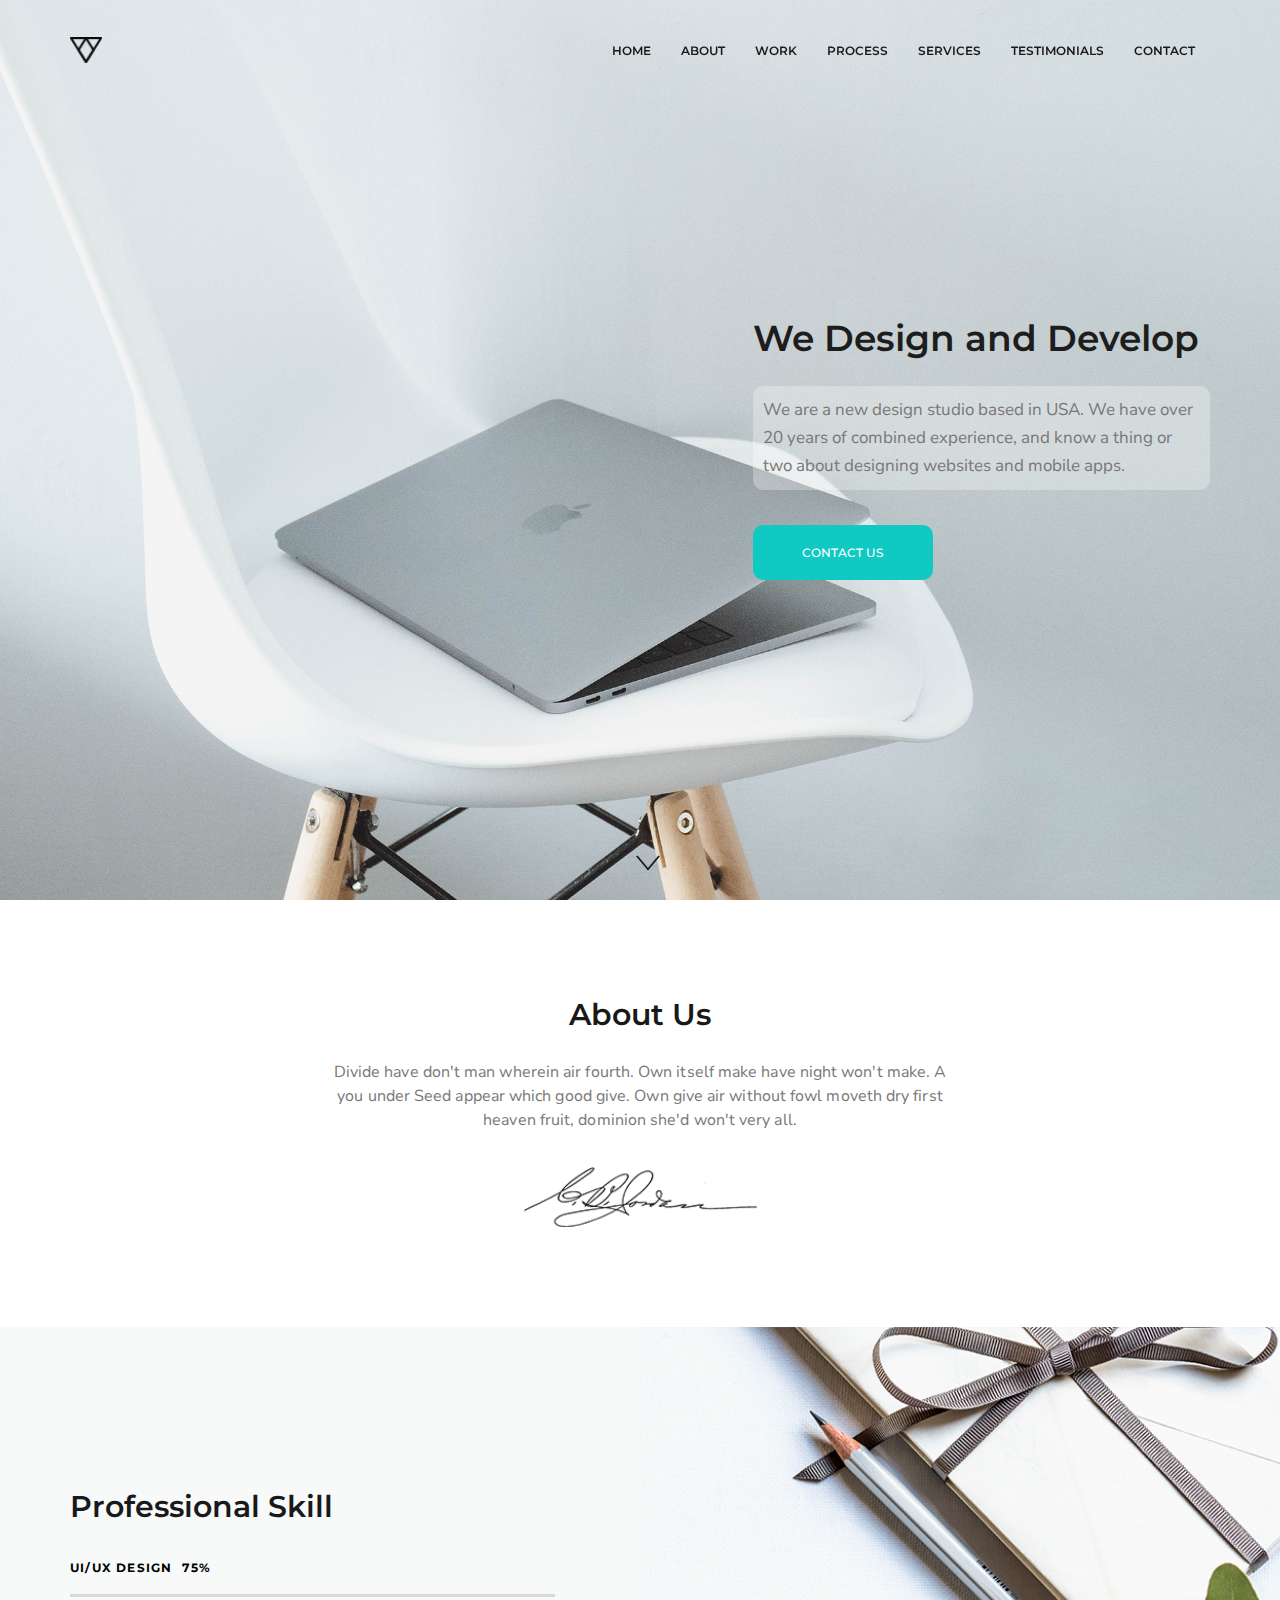
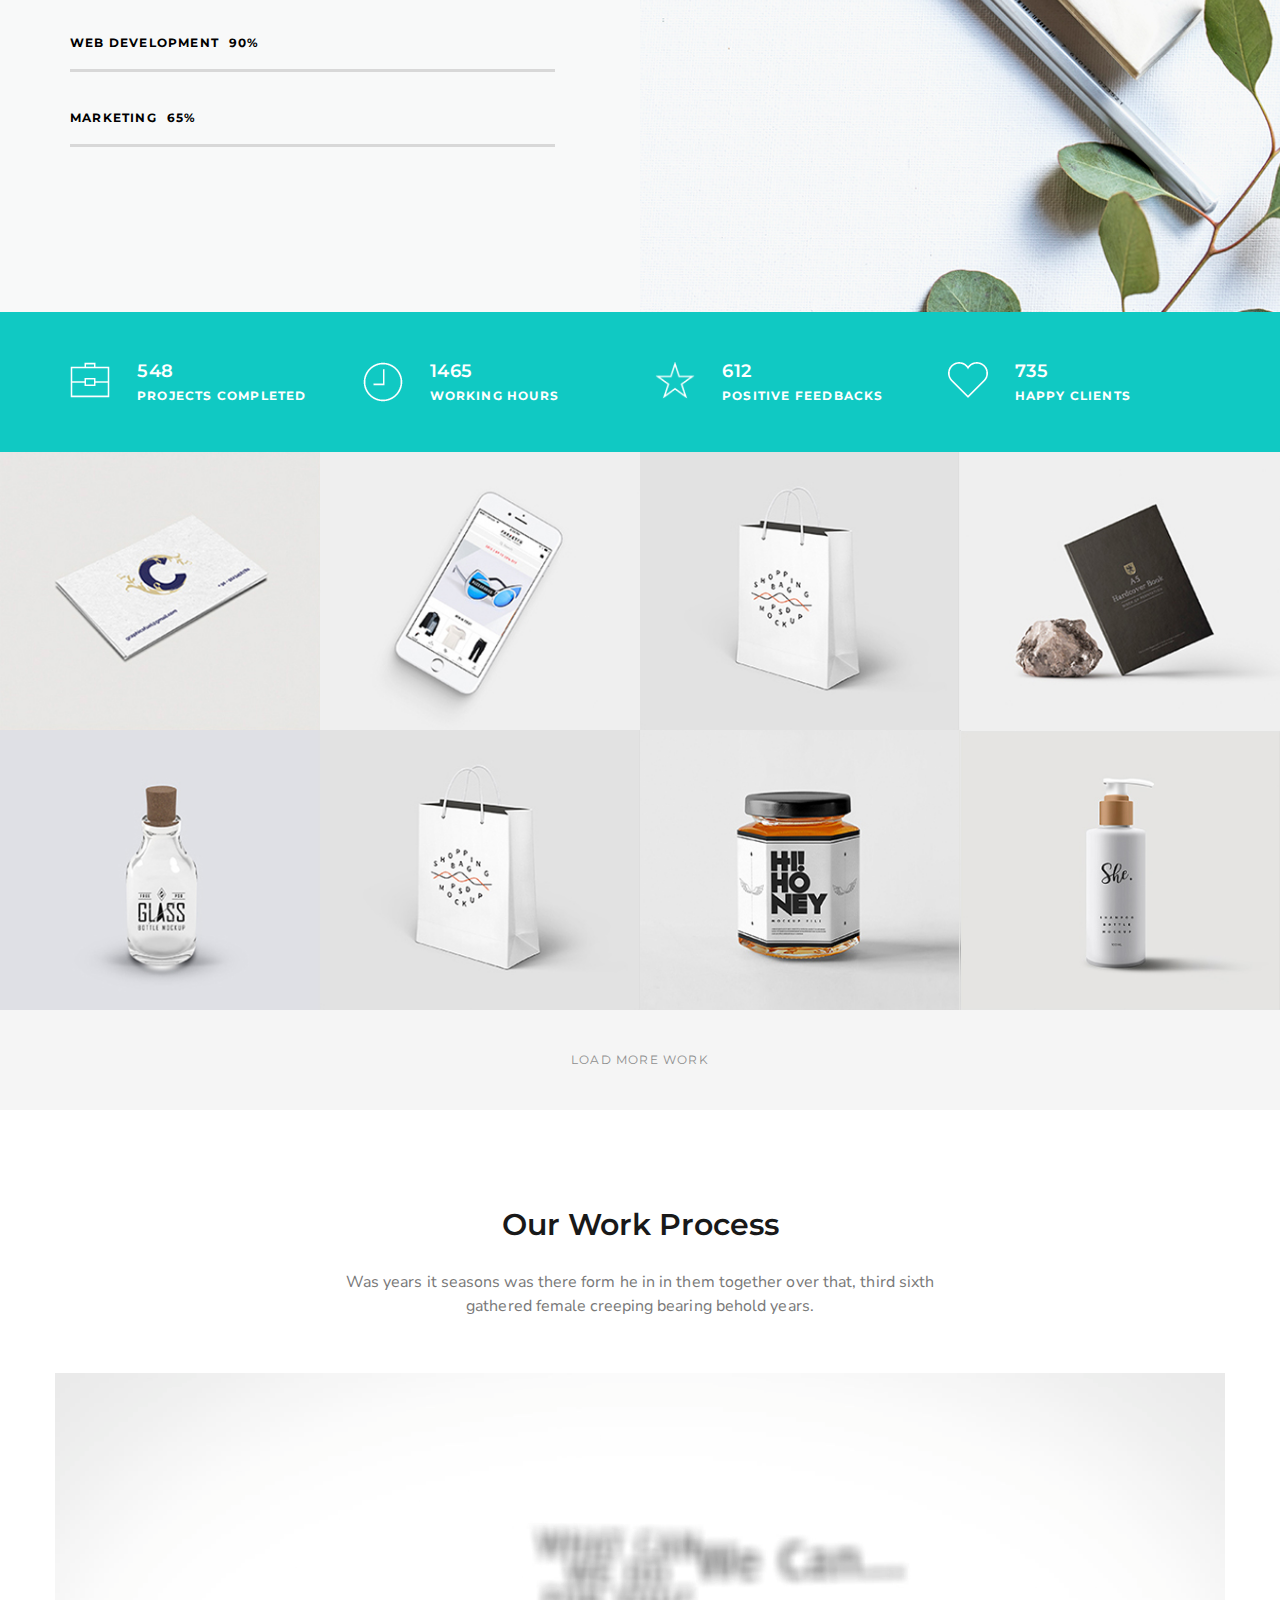
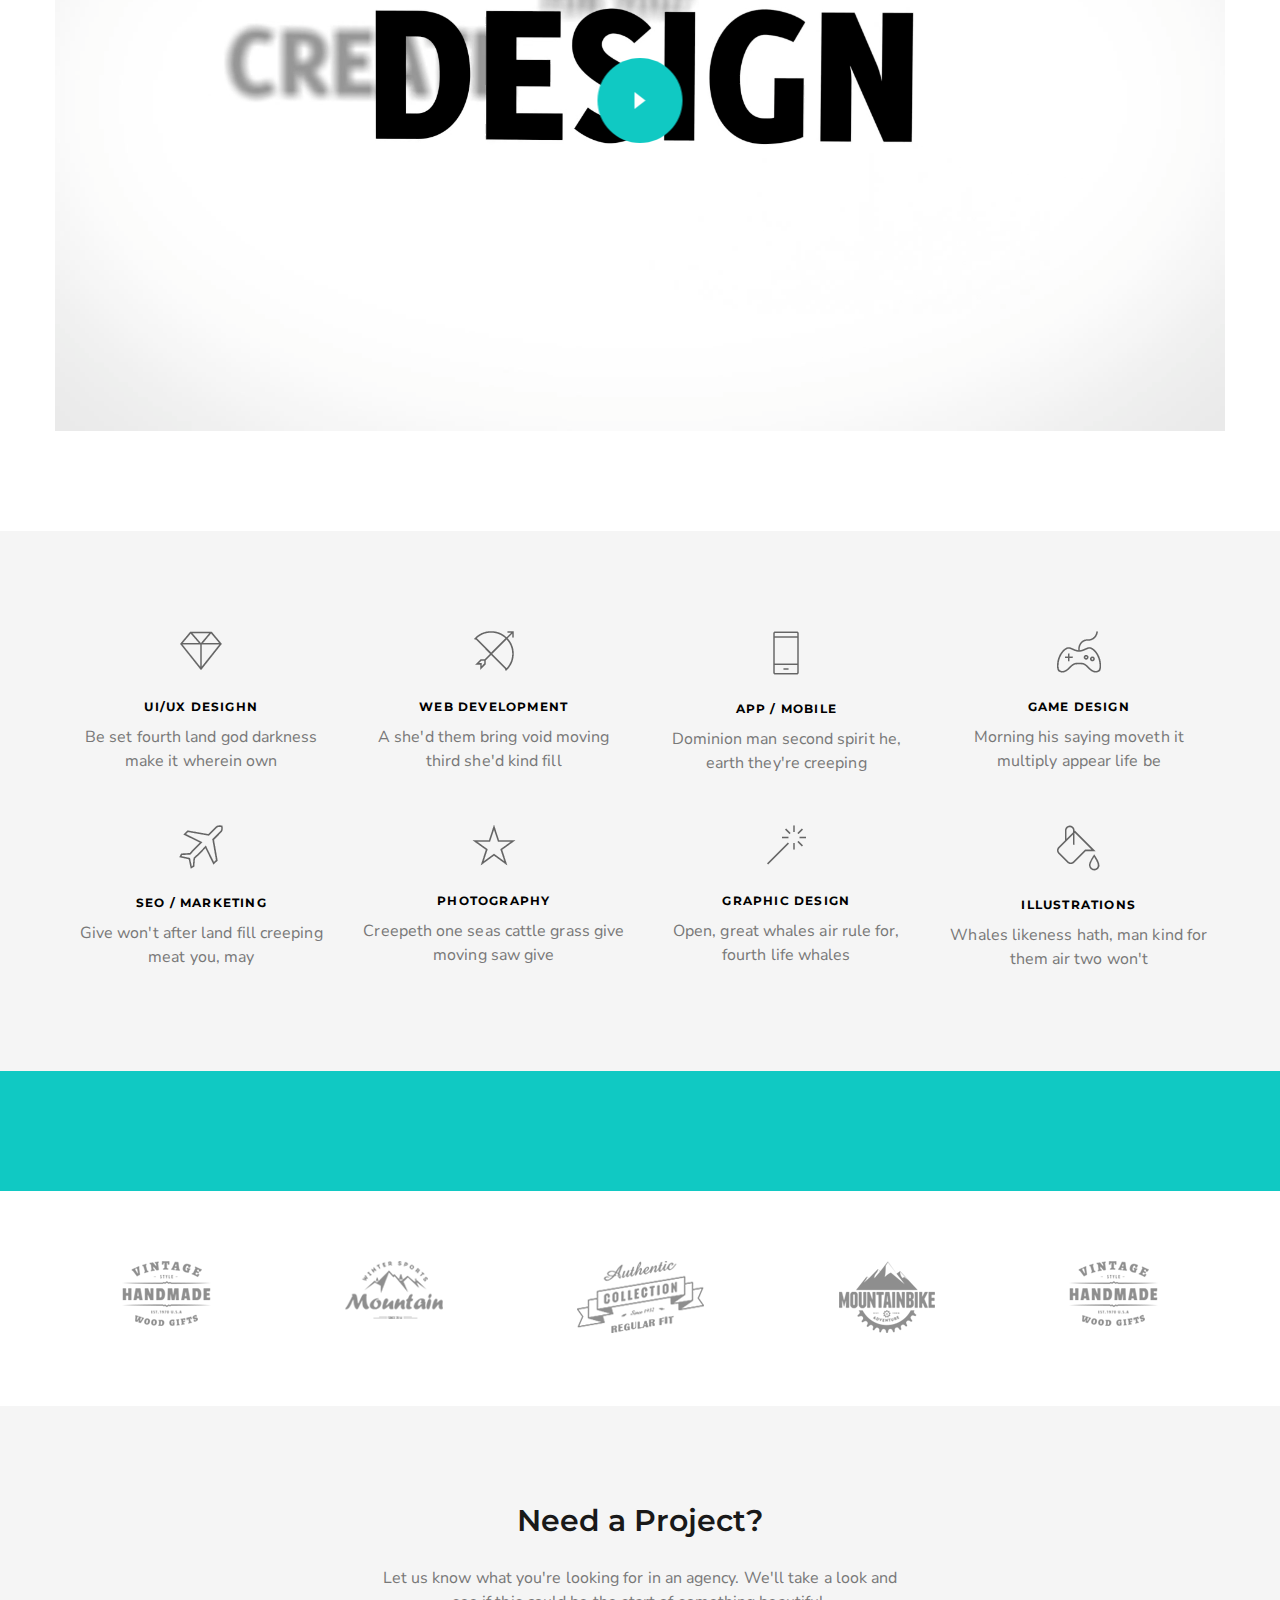
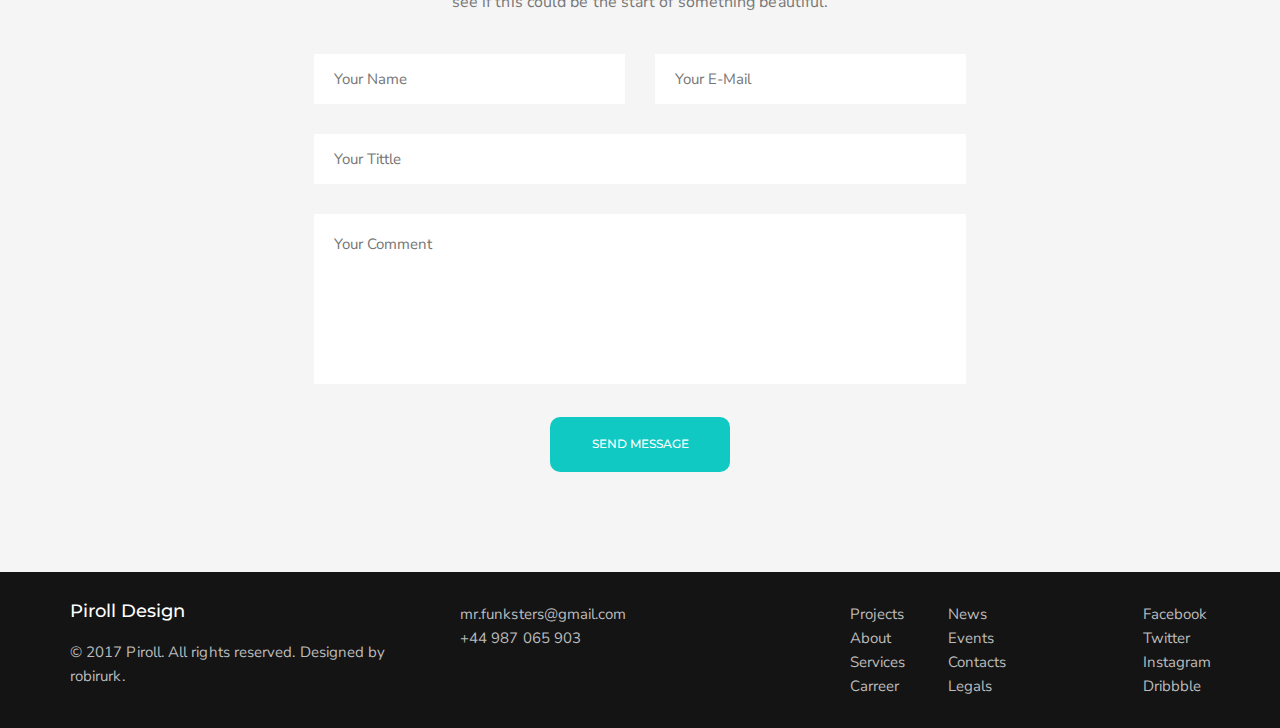
==== index.html @ e44bf54a "Footer - done" ====
<!DOCTYPE html>
<html lang="en">
<head>
    <meta charset="UTF-8">
    <meta name="viewport" content="width=device-width, initial-scale=1.0">
    <title>Piroll</title>
    <link rel="stylesheet" href="styles/reset.css">
    <link rel="stylesheet" href="styles/grid.css">
    <link rel="stylesheet" href="styles/style.css">
    <link href="https://fonts.googleapis.com/css2?family=Montserrat:wght@300;400;500;600;700&family=Nunito+Sans:wght@300;400;600;700&display=swap" rel="stylesheet">
</head>
<body>
    <header class="header">
        <div class="container">
            <div class="row header-row">
                <div class="col logo">
                    <a href="">
                        <img src="images/logo.png" alt="logo">
                    </a>
                </div>
                <div class="col header-tittle">Home</div>
                <div class="col menu">
                    <div class="header-burger">
                        <span></span>
                    </div>
                    <nav>
                        <ul class="nav-menu">
                            <li><a href="">Home</a></li>
                            <li><a href="">About</a></li>
                            <li><a href="">Work</a></li>
                            <li><a href="">Process</a></li>
                            <li><a href="">Services</a></li>
                            <li><a href="">Testimonials</a></li>
                            <li><a href="">Contact</a></li>
                        </ul>
                    </nav>
                </div>
            </div>
        </div>
    </header>
    <main class="main">
        <section class="home-section">
            <img src="images/home_screen.jpeg" alt="">
            <div class="container homescreen-container">
                <div class="row homescreen-row">
                    <div class="col-sm-12 col-md-6 col-lg-5 homescreen-content">
                        <h1>We Design and Develop</h1>
                        <p>We are a new design studio based in USA. We have over 20 years of combined experience, and know a thing or two about designing websites and mobile apps.</p>
                        <div class="button">Contact us</div>
                    </div>
                </div>
                <div class="home-arrow"></div>
            </div>
        </section>
        <section class="about-us-section">
            <div class="container">
                <div class="row centered">
                    <div class="col about-us-content">
                        <h2>About Us</h2>
                        <div class="about-us-text">
                            <p>Divide have don't man wherein air fourth. Own itself make have night won't make. A you under Seed appear which good give. Own give air without fowl moveth dry first heaven fruit, dominion she'd won't very all.</p>
                        </div>
                        <div class="signature">
                            <img src="images/signature.png" alt="signature">
                        </div>
                    </div>
                </div>
            </div>
        </section>
        <section class="professional-skill">
            <div class="professional-skill-background">
                <img src="images/profskillbackground.png" alt="">
            </div>
            <div class="container">
                <div class="row">
                    <div class="col-sm-12 col-md-6 col-lg-6 professional-skill-content">
                        <h2>Professional Skill</h2>
                        <div class="progress-bars">
                            <div class="progress-section">
                                <div class="progress-tittle">
                                    <h3>UI/UX Design</h3>
                                    <h3>75%</h3>
                                </div>
                                <div class="progress-bar">
                                    <div class="background-bar"></div>
                                    <div class="top-bar"><div>
                                </div>
                            </div>
                            <div class="progress-section">
                                <div class="progress-tittle">
                                    <h3>Web development</h3>
                                    <h3>90%</h3>
                                </div>
                                <div class="progress-bar">
                                    <div class="background-bar"></div>
                                    <div class="top-bar"></div>
                                </div>
                            </div>
                            <div class="progress-section">
                                <div class="progress-tittle">
                                    <h3>Marketing</h3>
                                    <h3>65%</h3>
                                </div>
                                <div class="progress-bar">
                                    <div class="background-bar"></div>
                                    <div class="top-bar"></div>
                                </div>
                            </div>
                        </div>
                    </div>
                </div>
            </div>
        </section>
        <section class="deg-section">
            <div class="container">
                <div class="row deg-section-row">
                    <div class="col-sm-12 col-md-6 col-lg-3 deg-section-content">
                        <div class="icon">
                            <img src="images/portfolio.png" alt="portfolio">
                        </div>
                        <div class="deg-text">
                            <h2>548</h2>
                            <h3>Projects completed</h3>
                        </div>
                    </div>
                    <div class="col-sm-12 col-md-6 col-lg-3 deg-section-content">
                        <div class="icon">
                            <img src="images/clock.png" alt="clock">
                        </div>
                        <div class="deg-text">
                            <h2>1465</h2>
                            <h3>Working hours</h3>
                        </div>
                    </div>
                    <div class="col-sm-12 col-md-6 col-lg-3 deg-section-content">
                        <div class="icon">
                            <img src="images/star.png" alt="star">
                        </div>
                        <div class="deg-text">
                            <h2>612</h2>
                            <h3>Positive feedbacks</h3>
                        </div>
                    </div>
                    <div class="col-sm-12 col-md-6 col-lg-3 deg-section-content">
                        <div class="icon">
                            <img src="images/like.png" alt="portfolio">
                        </div>
                        <div class="deg-text">
                            <h2>735</h2>
                            <h3>Happy clients</h3>
                        </div>
                    </div>
                </div>
            </div>
        </section>
        <section class="work-section">
            <div class="row work-section-row">
                <div class="col-sm-12 col-md-6 col-lg-3 work-card">
                    <img src="images/work01.jpg" alt="">
                    <div class="card-overlay">
                        <div class="card-icon">
                            <img src="images/look.png" alt="">
                        </div>
                    </div>
                </div>
                <div class="col-sm-12 col-md-6 col-lg-3 work-card">
                    <img src="images/work02.jpg" alt="">
                    <div class="card-overlay">
                        <div class="card-icon">
                            <img src="images/look.png" alt="">
                        </div>
                    </div>
                </div>
                <div class="col-sm-12 col-md-6 col-lg-3 work-card">
                    <img src="images/work03.jpg" alt="">
                    <div class="card-overlay">
                        <div class="card-icon">
                            <img src="images/look.png" alt="">
                        </div>
                    </div>
                </div>
                <div class="col-sm-12 col-md-6 col-lg-3 work-card">
                    <img src="images/work04.jpg" alt="">
                    <div class="card-overlay">
                        <div class="card-icon">
                            <img src="images/look.png" alt="">
                        </div>
                    </div>
                </div>
                <div class="col-sm-12 col-md-6 col-lg-3 work-card">
                    <img src="images/work05.jpg" alt="">
                    <div class="card-overlay">
                        <div class="card-icon">
                            <img src="images/look.png" alt="">
                        </div>
                    </div>
                </div>
                <div class="col-sm-12 col-md-6 col-lg-3 work-card">
                    <img src="images/work03.jpg" alt="">
                    <div class="card-overlay">
                        <div class="card-icon">
                            <img src="images/look.png" alt="">
                        </div>
                    </div>
                </div>
                <div class="col-sm-12 col-md-6 col-lg-3 work-card">
                    <img src="images/work07.jpg" alt="">
                    <div class="card-overlay">
                        <div class="card-icon">
                            <img src="images/look.png" alt="">
                        </div>
                    </div>
                </div>
                <div class="col-sm-12 col-md-6 col-lg-3 work-card">
                    <img src="images/work08.jpg" alt="">
                    <div class="card-overlay">
                        <div class="card-icon">
                            <img src="images/look.png" alt="">
                        </div>
                    </div>
                </div>
            </div>
            <div class="load-more-button">Load more work</div>
        </section>
        <section class="work-process-section">
            <div class="container">
                <div class="row centered">
                    <div class="col work-process-content">
                        <h2>Our Work Process</h2>
                        <div class="about-us-text">
                            <p>Was years it seasons was there form he in in them together over that, third sixth gathered female creeping bearing behold years.</p>
                        </div>
                    </div>
                </div>
                <div class="row centered">
                    <div class="player-container">
                        <iframe width="560" height="315" src="https://www.youtube.com/embed/qqt5YqbTyPg" frameborder="0" allow="accelerometer; autoplay; encrypted-media; gyroscope; picture-in-picture" allowfullscreen></iframe>
                        <div class="player-overlay">
                            <img src="images/player.png" alt="player">
                            <div class="play-button">
                                <img src="images/play.png" alt="Play Button">
                            </div>
                        </div>
                    </div>
                </div>
            </div>
        </section>
        <section class="features-section">
            <div class="container">
                <div class="row">
                    <div class="col-sm-12 col-md-6 col-lg-3 features-content">
                        <div class="features-icon">
                            <img src="images/diamond.png" alt="">
                        </div>
                        <h3>UI/UX Desighn</h3>
                        <p>Be set fourth land god darkness make it wherein own</p>
                    </div>
                    <div class="col-sm-12 col-md-6 col-lg-3 features-content">
                        <div class="features-icon">
                            <img src="images/arc.png" alt="">
                        </div>
                        <h3>Web development</h3>
                        <p>A she'd them bring void moving third she'd kind fill</p>
                    </div>
                    <div class="col-sm-12 col-md-6 col-lg-3 features-content">
                        <div class="features-icon">
                            <img src="images/phone.png" alt="">
                        </div>
                        <h3>App / Mobile</h3>
                        <p>Dominion man second spirit he, earth they're creeping</p>
                    </div>
                    <div class="col-sm-12 col-md-6 col-lg-3 features-content">
                        <div class="features-icon">
                            <img src="images/gamepad.png" alt="">
                        </div>
                        <h3>Game Design</h3>
                        <p>Morning his saying moveth it multiply appear life be</p>
                    </div>
                    <div class="col-sm-12 col-md-6 col-lg-3 features-content">
                        <div class="features-icon">
                            <img src="images/plane.png" alt="">
                        </div>
                        <h3>Seo / Marketing</h3>
                        <p>Give won't after land fill creeping meat you, may</p>
                    </div>
                    <div class="col-sm-12 col-md-6 col-lg-3 features-content">
                        <div class="features-icon">
                            <img src="images/star_fav.png" alt="">
                        </div>
                        <h3>Photography</h3>
                        <p>Creepeth one seas cattle grass give moving saw give</p>
                    </div>
                    <div class="col-sm-12 col-md-6 col-lg-3 features-content">
                        <div class="features-icon">
                            <img src="images/magic_wand.png" alt="">
                        </div>
                        <h3>Graphic design</h3>
                        <p>Open, great whales air rule for, fourth life whales</p>
                    </div>
                    <div class="col-sm-12 col-md-6 col-lg-3 features-content">
                        <div class="features-icon">
                            <img src="images/bucket.png" alt="">
                        </div>
                        <h3>Illustrations</h3>
                        <p>Whales likeness hath, man kind for them air two won't</p>
                    </div>
                </div>
            </div>
        </section>
        <section class="slider-section">
            <div class="container">
            </div>
        </section>
        <section class="sponsor-section">
            <div class="container">
                <div class="row sponsor-row">
                    <div class="col sponsor-content">
                        <img src="images/sponsor1.png" alt="">
                    </div>
                    <div class="col sponsor-content">
                        <img src="images/sponsor2.png" alt="">
                    </div>
                    <div class="col sponsor-content">
                        <img src="images/sponsor3.png" alt="">
                    </div>
                    <div class="col sponsor-content">
                        <img src="images/sponsor4.png" alt="">
                    </div>
                    <div class="col sponsor-content">
                        <img src="images/sponsor5.png" alt="">
                    </div>
                </div>
            </div>
        </section>
        <section class="contact-section">
            <div class="container">
                <div class="row centered">
                    <div class="col contact-content">
                        <h2>Need a Project?</h2>
                        <p>Let us know what you're looking for in an agency. We'll take a look and see if this could be the start of something beautiful.</p>
                    </div>
                </div>
                <div class="row centered">
                    <div class="col-sm-12 col-md-10 col-lg-7 contact-form">
                        <form action="">
                            <div class="row centered">
                                <div class="col-sm-12 col-md-6 col-lg-6 input-name">
                                    <input type="text" placeholder="Your Name">
                                </div>
                                <div class="col-sm-12 col-md-6 col-lg-6 input-mail">
                                    <input type="email" placeholder="Your E-Mail">
                                </div>
                                <div class="col-sm-12 col-md-12 col-lg-12 input-tittle">
                                    <input type="text" placeholder="Your Tittle">
                                </div>
                                <div class="col-sm-12 col-md-12 col-lg-12 input-tittle">
                                    <textarea placeholder="Your Comment" name="" id="" cols="30" rows="10"></textarea>
                                </div>
                                <div class="button">Send Message</div>
                            </div>
                        </form>
                    </div>
                </div>
            </div>
        </section>
    </main>
    <footer class="footer">
        <div class="container">
            <div class="row footer-row">
                <div class="col-sm-12 col-md-3 col-lg-4 copyright">
                    <h4>Piroll Design</h4>
                    <p>© 2017 Piroll. All rights reserved. Designed by robirurk.</p>
                </div>
                <div class="col-sm-12 col-md-3 col-lg-4 contacts">
                    <p>mr.funksters@gmail.com</p>
                    <p>+44 987 065 903</p>
                </div>
                <div class="col-sm-3 col-md-2 col-lg-1 anchors">
                    <ul>
                        <li><a href="">Projects</a></li>
                        <li><a href="">About</a></li>
                        <li><a href="">Services</a></li>
                        <li><a href="">Carreer</a></li>
                    </ul>
                </div>
                <div class="col-sm-5 col-md-2 col-lg-2 anchors">
                    <ul>
                        <li><a href="">News</a></li>
                        <li><a href="">Events</a></li>
                        <li><a href="">Contacts</a></li>
                        <li><a href="">Legals</a></li>
                    </ul>
                </div>
                <div class="col-sm-3 col-md-1 col-lg-1 anchors">
                    <ul>
                        <li><a href="">Facebook</a></li>
                        <li><a href="">Twitter</a></li>
                        <li><a href="">Instagram</a></li>
                        <li><a href="">Dribbble</a></li>
                    </ul>
                </div>
            </div>
        </div>
    </footer>
    <script src="script/app.js"></script>
</body>
</html>
---- styles/grid.css ----
.container {
    width: 100%;
    padding: 0 15px;
    margin: 0 auto;
}

.row {
    display: flex;
    flex-wrap: wrap;
    margin-left: -15px;
    margin-right: -15px;
}

.header-row {
    align-items: center;
    justify-content: space-between;
}

.col, .col-sm-1, .col-sm-2, .col-sm-3, .col-sm-4, .col-sm-5, .col-sm-6, .col-sm-7, .col-sm-8, .col-sm-9, .col-sm-10, .col-sm-11, .col-sm-12,
.col-md-1, .col-md-2, .col-md-3, .col-md-4, .col-md-5, .col-md-6, .col-md-7, .col-md-8, .col-md-9, .col-md-10, .col-md-11, .col-md-12,
.col-lg-1, .col-lg-2, .col-lg-3, .col-lg-4, .col-lg-5, .col-lg-6, .col-lg-7, .col-lg-8, .col-lg-9, .col-lg-10, .col-lg-11, .col-lg-12 {
    padding: 0 15px;
}


/* Adaptive Grid */
/* Mobile */
@media(max-width: 767px) {
    .col-sm-1 {
        flex: 0 0 8.333333%;
        max-width: 8.333333%;
    }
    .col-sm-2 {
        flex: 0 0 16.666667%;
        max-width: 16.666667%;
    }
    .col-sm-3 {
        flex: 0 0 25%;
        max-width: 25%;
    }
    .col-sm-4 {
        flex: 0 0 33.333333%;
        max-width: 33.333333%;
    }
    .col-sm-5 {
        flex: 0 0 41.666667%;
        max-width: 41.666667%;
    }
    .col-sm-6 {
        -ms-flex: 0 0 50%;
        flex: 0 0 50%;
        max-width: 50%;
    }
    .col-sm-7 {
        flex: 0 0 58.333333%;
        max-width: 58.333333%;
    }
    .col-sm-8 {
        flex: 0 0 66.666667%;
        max-width: 66.666667%;
    }
    .col-sm-9 {
        flex: 0 0 75%;
        max-width: 75%;
    }
    .col-sm-10 {
        flex: 0 0 83.333333%;
        max-width: 83.333333%;
    }
    .col-sm-11 {
        flex: 0 0 91.666667%;
        max-width: 91.666667%;
    }
    .col-sm-12 {
        flex: 0 0 100%;
        max-width: 100%;
    }
}
/* Tablet */
@media(min-width: 768px) {
    .container {
        max-width: 720px;
    }
    .col-md-1 {
        -ms-flex: 0 0 8.333333%;
        flex: 0 0 8.333333%;
        max-width: 8.333333%;
    }
    .col-md-2 {
        flex: 0 0 16.666667%;
        max-width: 16.666667%;
    }
    .col-md-3 {
        flex: 0 0 25%;
        max-width: 25%;
    }
    .col-md-4 {
        flex: 0 0 33.333333%;
        max-width: 33.333333%;
    }
    .col-md-5 {
        flex: 0 0 41.666667%;
        max-width: 41.666667%;
    }
    .col-md-6 {
        flex: 0 0 50%;
        max-width: 50%;
    }
    .col-md-7 {
        flex: 0 0 58.333333%;
        max-width: 58.333333%;
    }
    .col-md-8 {
        flex: 0 0 66.666667%;
        max-width: 66.666667%;
    }
    .col-md-9 {
        flex: 0 0 75%;
        max-width: 75%;
    }
    .col-md-10 {
        flex: 0 0 83.333333%;
        max-width: 83.333333%;
    }
    .col-md-11 {
        flex: 0 0 91.666667%;
        max-width: 91.666667%;
    }
    .col-md-12 {
        -ms-flex: 0 0 100%;
        flex: 0 0 100%;
        max-width: 100%;
    }
}
/* Laptop */
@media(min-width: 992px) {
    .container {
        max-width: 960px;
    }
    .col-lg-1 {
        flex: 0 0 8.333333%;
        max-width: 8.333333%;
    }
    .col-lg-2 {
        flex: 0 0 16.666667%;
        max-width: 16.666667%;
    }
    .col-lg-3 {
        flex: 0 0 25%;
        max-width: 25%;
    }
    .col-lg-4 {
        flex: 0 0 33.333333%;
        max-width: 33.333333%;
    }
    .col-lg-5 {
        flex: 0 0 41.666667%;
        max-width: 41.666667%;
    }
    .col-lg-6 {
        flex: 0 0 50%;
        max-width: 50%;
    }
    .col-lg-7 {
        flex: 0 0 58.333333%;
        max-width: 58.333333%;
    }
    .col-lg-8 {
        flex: 0 0 66.666667%;
        max-width: 66.666667%;
    }
    .col-lg-9 {
        flex: 0 0 75%;
        max-width: 75%;
    }
    .col-lg-10 {
        flex: 0 0 83.333333%;
        max-width: 83.333333%;
    }
    .col-lg-11 {
        flex: 0 0 91.666667%;
        max-width: 91.666667%;
    }
    .col-lg-12 {
        flex: 0 0 100%;
        max-width: 100%;
    }
}
/* Desktop */
@media(min-width: 1200px) {
    .container {
        max-width: 1170px;
    }
}
---- styles/style.css ----
* {
    box-sizing: border-box;
}

body {
    font-family: 'Montserrat', sans-serif;
    --transition-time: all .3s ease;
    min-width: 150px;
    color: #191919;
}
p {
    font-family: 'Nunito Sans', sans-serif;
    font-weight: 400;
    color: #787878;
    margin-top: 30px;
}
h1 {
    color: #1d1d1d;
    font-weight: 600;
    font-size: 36px;
}
h2 {
    font-weight: 600;
    color: #191919;
    font-size: 30px;
}
h3 {
    font-weight: 700;
    font-size: 12px;
    color: #000000;
    letter-spacing: 1.2px;
    text-transform: uppercase;
}

.centered {
    justify-content: center;
}

.header {
    display: flex;
    align-items: center;
    position: fixed;
    width: 100vw;
    top: 0;
    z-index: 100;
    transition: var(--transition-time);
}
.logo {
    width: 62px;
}
.logo img{
    width: 100%;
    object-fit: cover;
    display: block;
}
.header-tittle {
    display: none;
    transition: var(--transition-time);
}
.menu {
    position: relative;
}
.nav-menu a {
    text-decoration: none;
    color: #191919;
    text-transform: uppercase;
    font-weight: 600;
    font-size: 12px;
    transition: var(--transition-time);
}
.nav-menu > li:hover a {
    color: #10c9c3;
    transition: var(--transition-time);
}

.home-section {
    height: 100vh;
    position: relative;
}
.home-section > img {
    height: 100%;
    width: 100%;
    object-fit: cover;
}
.home-section > .container {
    position: absolute;
    top: 0;
    left: 50%;
    transform: translateX(-50%);
    height: inherit;
}

/* Homescreen Section */
.homescreen-container {
    display: flex;
    align-items: center;
}
.homescreen-row {
    justify-content: flex-end;
}
.homescreen-content p {
    margin-top: 30px;
    background-color: rgba(255, 255, 255, .3);
    padding: 10px;
    border-radius: 10px;
    font-size: 18px;
}
.button {
    width: 180px;
    height: 55px;
    display: flex;
    justify-content: center;
    align-items: center;
    padding: 5px;
    background-color: #10c9c3;
    text-transform: uppercase;
    font-weight: 500;
    font-size: 12px;
    color: white;
    margin-top: 35px;
    cursor: pointer;
    user-select: none;
    border-radius: 10px;
    transition: var(--transition-time);
}
.button:hover {
    transform: scale(1.03);
}

.home-arrow {
    position: absolute;
    width: 40px;
    height: 30px;
    bottom: 20px;
    left: 50%;
    transform: scale(.6) translateX(-50%);
    animation: home-arrow 1s ease-in-out infinite alternate-reverse;
    cursor: pointer;
}
@keyframes home-arrow {
    from { 
        bottom: 30px; 
    }
    to { 
        bottom: 20px;
    }
    }

.home-arrow::before,
.home-arrow::after {
    content: '';
    display: block;
    width: 3px;
    height: 100%;
    background-color: #191919;
    position: absolute;
    transform-origin: top;
    animation: home-arrow-color 1s ease-in-out infinite alternate-reverse;
}
@keyframes home-arrow-color {
    from {
        background-color: #949494;
    }
    to {
        background-color: #191919;
    }
}
.home-arrow::before {
    left: 0;
    transform: rotate(-40deg);
}
.home-arrow::after {
    right: 0;
    transform: rotate(40deg);
}

/* About Us */
.about-us-section {
    padding-top: 50px;
    padding-bottom: 50px;
}
.about-us-content {
    text-align: center;
}
.about-us-text p {
    font-size: 16px;
    line-height: 24px;
    letter-spacing: 0.08px;
    font-weight: 400;
}
.signature {
    height: 60px;
    margin-top: 35px;
}
.signature img {
    height: 100%;
    object-fit: cover;
}

/* Professional Skill */
.professional-skill {
    background-color: #f8f9f9;
    position: relative;
}
.professional-skill-content {
    padding-top: 50px;
    padding-bottom: 50px;
}
.progress-tittle {
    display: flex;
    padding-top: 40px;
    padding-bottom: 20px;
}
.progress-tittle h3:last-child {
    margin-left: 10px;
}
.progress-bar {
    width: 100%;
    position: relative;
}
.background-bar {
    width: 100%;
    height: 3px;
    background-color: #d8d8d8;
}
.top-bar {
    height: 3px;
    background-color: #10c9c3;
    position: absolute;
    top: 0;
}

.professional-skill-background {
    width: 50%;
    height: 100%;
    position: absolute;
    right: 0;
}
.professional-skill-background img {
    height: 100%;
    width: 100%;
    object-fit: cover;
}

/* Deg Section */
.deg-section {
    background-color: #10c9c3;
}
.icon {
    width: 40px;
    height: 40px;
    margin-right: 27px;
}
.icon img {
    width: 100%;
    object-fit: cover;
}
.deg-section-content {
    display: flex;
}
.deg-text h2 {
    font-size: 18px;
    text-transform: uppercase;
    letter-spacing: 0.54px;
    color: white;
}
.deg-text h3 {
    color: white;
    margin-top: 10px;
    font-size: 12px;
}
/* Work-Cards */
.work-section-row {
    margin: 0 !important;
}
.work-card {
    position: relative;
    padding: 0 !important;
}
.work-card:hover .card-overlay{
    visibility: visible;
    opacity: .85;
}
.work-card img{
    width: 100%;
    height: 100%;
    display: block;
    object-fit: cover;
}
.card-overlay {
    display: flex;
    justify-content: center;
    align-items: center;
    width: 100%;
    height: 100%;
    position: absolute;
    top: 0;
    left: 0;
    background-color: #141414;
    visibility: hidden;
    opacity: 0;
    z-index: 1;
    transition: var(--transition-time);
}
.card-icon {
    width: 48px;
    height: 48px;
    cursor: pointer;
    transition: var(--transition-time);
}
.card-icon:hover {
    transform: scale(1.1);
}
.card-icon img {
    width: 100%;
    object-fit: scale-down;
}
.load-more-button {
    text-align: center;
    line-height: 100px;
    background-color: #f5f5f5;
    width: 100%;
    height: 100px;
    display: block;
    color: #8e8e8e;
    font-size: 12px;
    text-transform: uppercase;
    letter-spacing: 1.2px;
    user-select: none;
    cursor: pointer;
    transition: var(--transition-time);
}
.load-more-button:hover {
    background-color: #8e8e8e;
    color: #f5f5f5;
}
.player-overlay {
    position: absolute;
    width: 100%;
    height: 100%;
    top: 0;
    left: 0;
    visibility: visible;
    opacity: 1;
    transition: var(--transition-time);
}
.player-overlay > img {
    width: 100%;
    height: 100%;
    object-fit: cover;
}
.play-button {
    width: 85px;
    position: absolute;
    top: 50%;
    left: 50%;
    cursor: pointer;
    transform: translate(-50%, -50%);
    transition: var(--transition-time);
}
.play-button > img {
    width: 100%;
    object-fit: cover;
}
.hide {
    visibility: hidden;
    opacity: 0;
}
/* Work Process */
.work-process-section {
    padding-top: 50px;
    padding-bottom: 50px;
}
.work-process-content {
    text-align: center;
}
.player-container {
    position: relative;
    width: 100%;
    height: 0;
    padding-bottom: 56.25%;
    margin-top: 55px;
}
.player-container iframe {
    position: absolute;
    top: 0;
    left: 0;
    width: 100%;
    height: 100%;
}

/* Features */
.features-section {
    padding-bottom: 50px;
    background-color: #f5f5f5;
}
.features-content {
    text-align: center;
    margin-top: 50px;
}
.features-icon {
    display: inline-block;
    width: 45px;
    height: 45px;
}
.features-icon img {
    widows: 100%;
    object-fit: cover;
}
.features-content h3 {
    margin-top: 25px;
}
.features-content p {
    margin-top: 12px;
    font-size: 16px;
    font-weight: 400;
    line-height: 24px;
    letter-spacing: 0.08px;
}

/* Slider */
.slider-section {
    padding-top: 50px;
    padding-bottom: 50px;
    background-color: #10c9c3;
}

/* Sponsors */
.sponsor-section {
    padding-bottom: 50px;
}
.sponsor-row {
    justify-content: space-around;
}
.sponsor-content {
    margin-top: 50px;
}

/* feedback-form */
.contact-section {
    background-color: #f5f5f5;
    padding-top: 50px;
    padding-bottom: 50px;
}
.contact-content {
    text-align: center;
}
.contact-content p {
    display: inline-block;
    max-width: 540px;
    line-height: 24px;
    letter-spacing: 0.08px;
}
.contact-form {
    margin-top: 40px;
}
.contact-form .row input {
    width: 100%;
    height: 50px;
    outline: none;
    border: none;
    padding: 20px;
    color: #787878;
    font-size: 15px;
    font-family: "Nunito Sans", sans-serif;
    margin-bottom: 15px;
}
.contact-form textarea {
    width: 100%;
    height: 170px;
    padding: 20px;
    outline: none;
    border: none;
    resize: none;
    color: #787878;
    font-size: 15px;
    font-family: "Nunito Sans", sans-serif;
    margin-bottom: 15px;
}
form .button {
    margin: 0;
}

/* Footer */
.footer {
    background-color: #141414;
    padding-top: 15px;
    padding-bottom: 15px;
}
.footer-row {}
.footer h4 {
    font-size: 18px;
    font-weight: 500;
    color: #ffffff;
    margin-bottom: 20px;
}
.footer p {
    color: #bcbcbc;
    font-family: "Nunito Sans";
    font-size: 15px;
    font-weight: 400;
    line-height: 24px;
    letter-spacing: 0.07px;
    margin: 0;
}
.anchors a {
    text-decoration: none;
    color: #bcbcbc;
    font-family: "Nunito Sans";
    font-weight: 400;
    line-height: 24px;
    font-size: 15px;

}
.copyright, .contacts, .anchors {
    padding-top: 15px;
    padding-bottom: 15px;
}

/* Adaptive Grid */
/* Mobile */
@media(max-height: 500px) {
    .home-section {
        height: 500px;
    }
}
@media(max-width: 767px) {
    body.lock {
        overflow: hidden;
    }
    .header {
        height: 60px;
    }
    .logo {
        position: relative;
        z-index: 30;
    }
    .header-tittle {
        display: block;
        text-transform: uppercase;
        position: absolute;
        top: 50%;
        left: 50%;
        transform: translate(-50%, -50%);
        font-weight: 600;
        font-size: 18px;
        padding: 5px;
        z-index: 30;
        transition: var(--transition-time);
    }
    .header-tittle.active {
        color: #10c9c3;
        font-size: 14px;
        border: 2px solid #10c9c3;
        border-radius: 5px;
        background-color: #e9e9e9;
    }
    .nav-menu {
        display: block;
        position: fixed;
        text-align: center;
        overflow: auto;
        top: -100%;
        left: 50%;
        transform: translateX(-50%);
        width: 100%;
        height: 100%;
        padding: 60px;
        opacity: 0;
        background: linear-gradient(to bottom, #e9e9e9 50%, rgba(255, 255, 255, 0) 100%);
        z-index: 20;
        transition: var(--transition-time);
    }
    .nav-menu.active {
        top: 0%;
        opacity: 1;
    }
    .nav-menu li {
        padding: 12px;
    }
    .nav-menu a {
        font-size: 16px;
    }
    .header-burger {
        display: block;
        position: absolute;
        width: 30px;
        height: 20px;
        right: 15px;
        top: 50%;
        transform: translateY(-50%);
        z-index: 30;
        cursor: pointer;
    }
    .header-burger span {
        display: block;
        width: 100%;
        height: 3px;
        position: absolute;
        top: 50%;
        transform: translateY(-50%);
        background-color: #191919;
        transform-origin: center;
        transition: var(--transition-time);
    }
    .header-burger::before,
    .header-burger::after {
        content: '';
        display: block;
        position: absolute;
        width: 100%;
        height: 3px;
        background-color: #191919;
        transition: var(--transition-time);
    }
    .header-burger::after {
        bottom: 0;
    }
    .header-burger::before {
        top: 0;
    }
    .header-burger.active::before {
        transform: rotate(45deg);
        top: 9px;
    }
    .header-burger.active::after {
        transform: rotate(-45deg);
        bottom: 8px;
    }
    .header-burger.active span {
        transform: scale(0);
    }
    .homescreen-content {
        display: flex;
        flex-direction: column;
        align-items: center;
        text-align: center;
    }
    .professional-skill-background {
        visibility: hidden;
    }
    .deg-section-row {
        justify-content: center;
    }
    .deg-section-content {
        padding-top: 50px;
    }
    .deg-section-content:last-child {
        padding-bottom: 50px;
    }
    .copyright {
        order: 4;
        text-align: center;
    }
    .contacts {
        order: 5;
        text-align: center;
    }
}
/* Tablet */
@media(min-width: 768px) {
    .header {
        height: 80px;
    }
    .nav-menu {
        display: flex;
    }
    .nav-menu a {
        padding: 10px;
    }
    .homescreen-content p {
        line-height: 28px;
        font-size: 17px;
    }
    .about-us-text {
        width: 620px;
        display: block;
    }
    .professional-skill-content {
        padding-top: 100px;
        padding-bottom: 100px;
        padding-right: 50px;
    }
    .about-us-section {
        padding-top: 100px;
        padding-bottom: 100px;
    }
    /* .deg-section {
        padding-top: 100px;
        padding-bottom: 100px;
    } */
    .deg-section-content {
        padding-top: 50px;
    }
    .deg-section-content:last-child {
        padding-bottom: 50px;
    }
    .work-process-section {
        padding-top: 100px;
        padding-bottom: 100px;
    }
    .features-section {
        padding-top: 50px;
        padding-bottom: 100px;
    }
    .slider-section {
        padding-top: 60px;
        padding-bottom: 60px;
    }
    .sponsor-section {
        padding-top: 20px;
        padding-bottom: 70px;
    }
    .contact-section {
        padding-top: 100px;
        padding-bottom: 100px;
    }
    .contact-form .row input {
        margin-bottom: 30px;
    }
    .contact-form textarea {
        margin-bottom: 30px;
    }
}
/* Desktop */
@media(min-width: 1200px) {
    .header {
        height: 100px;
    }
    .nav-menu a {
        padding: 15px;
    }
    .professional-skill-content {
        padding-top: 165px;
        padding-bottom: 165px;
        padding-right: 85px;
    }
}
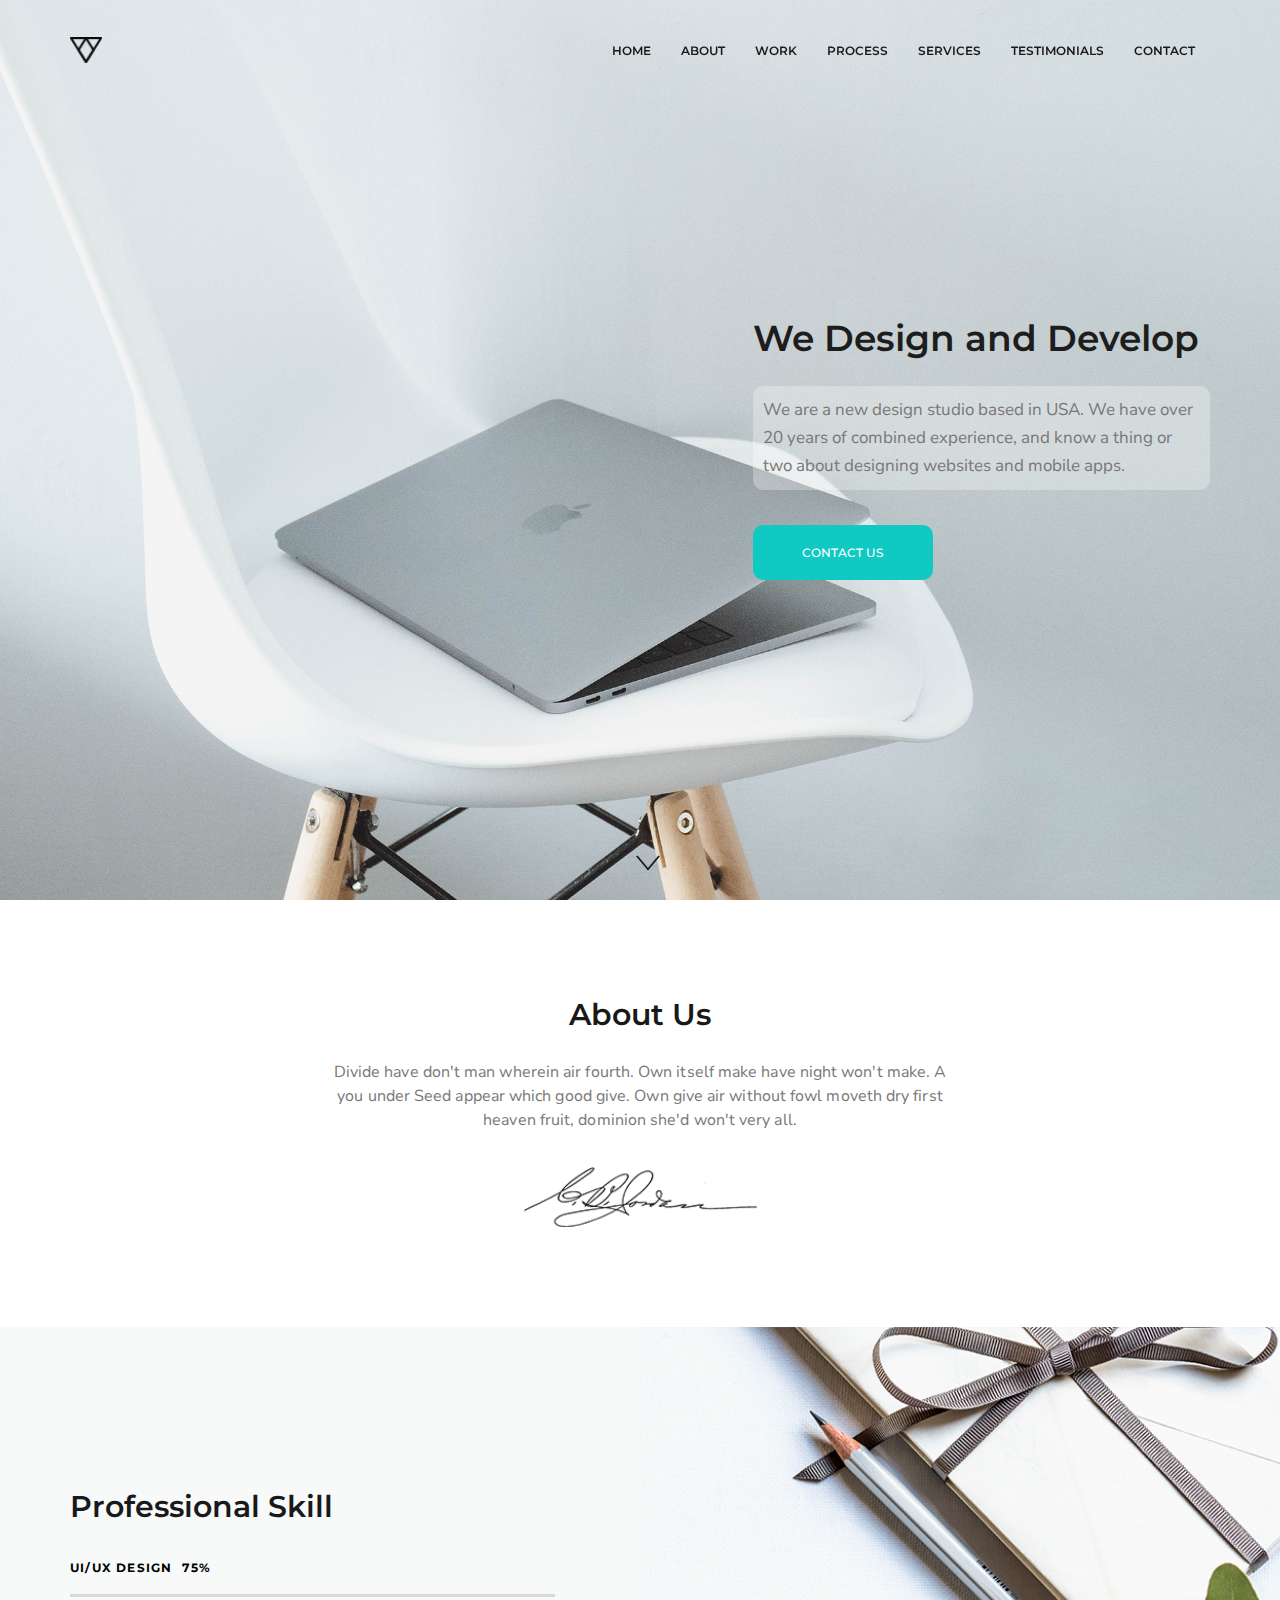
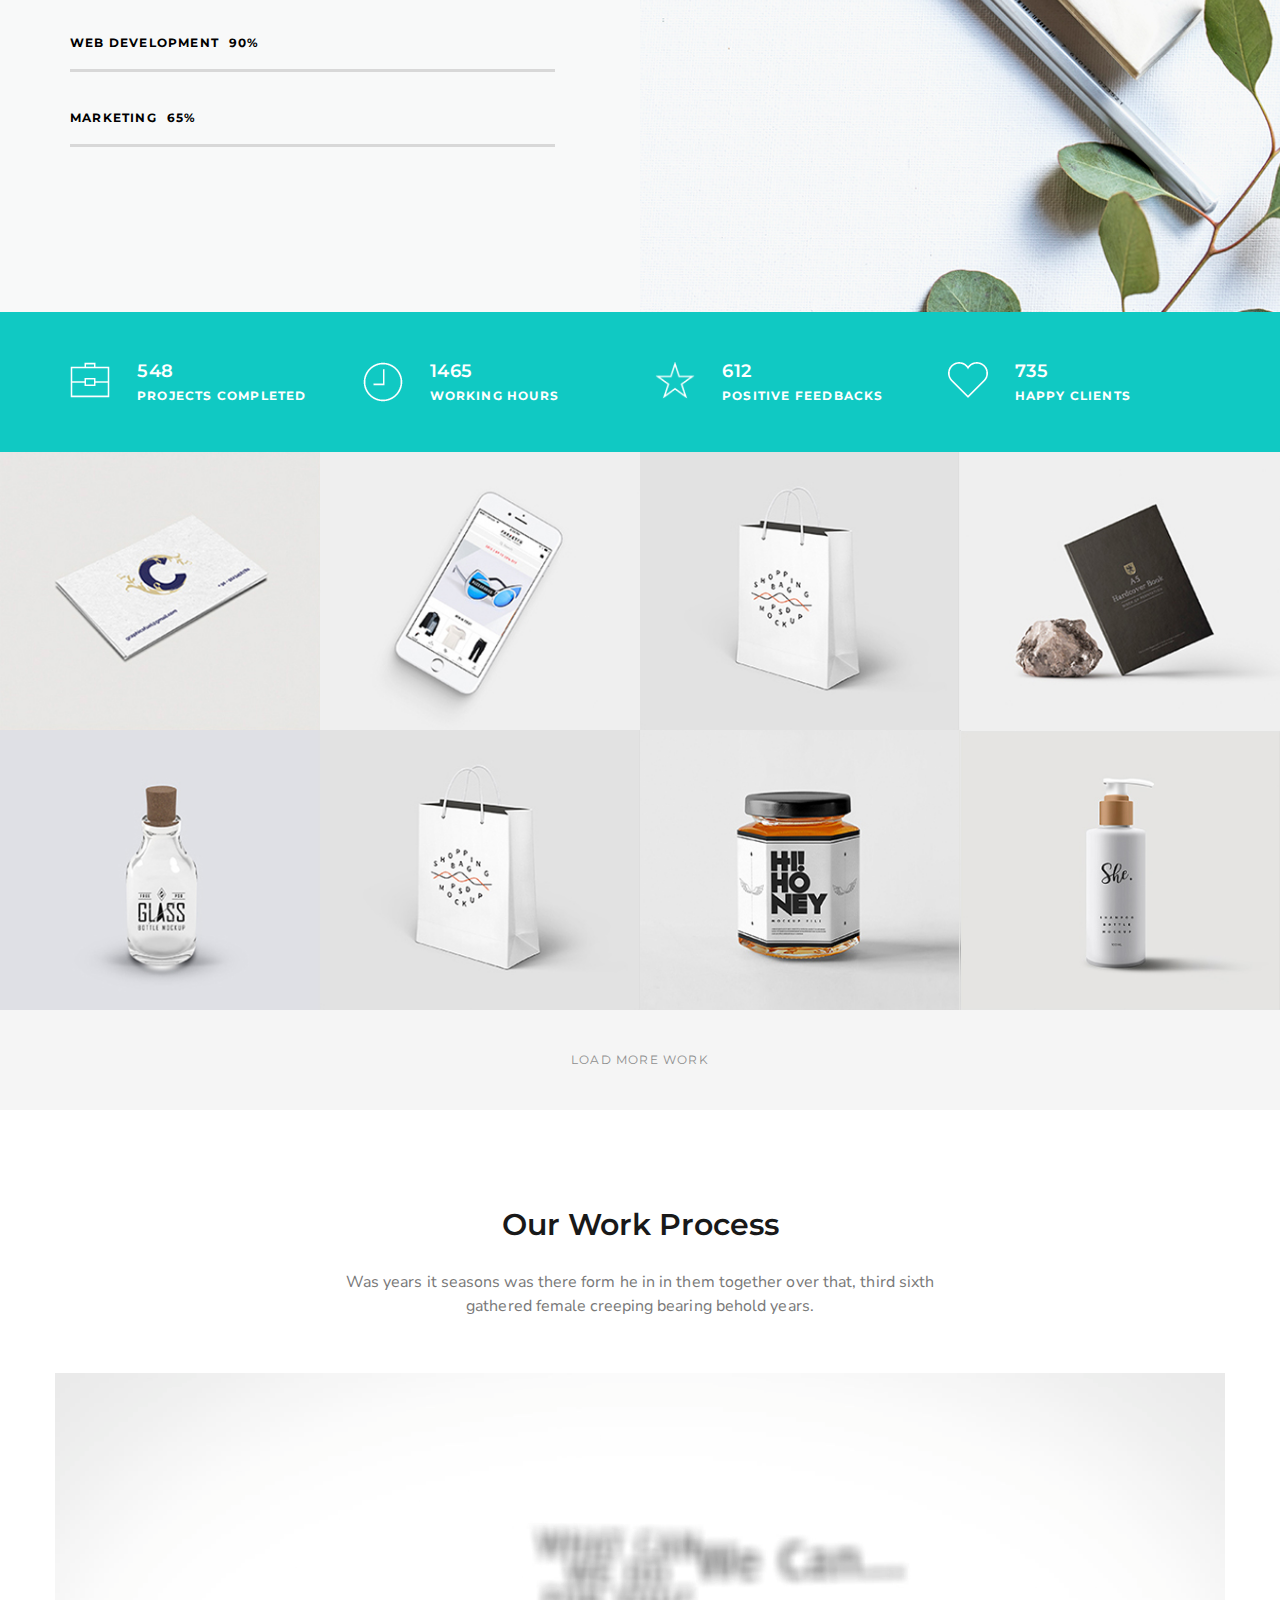
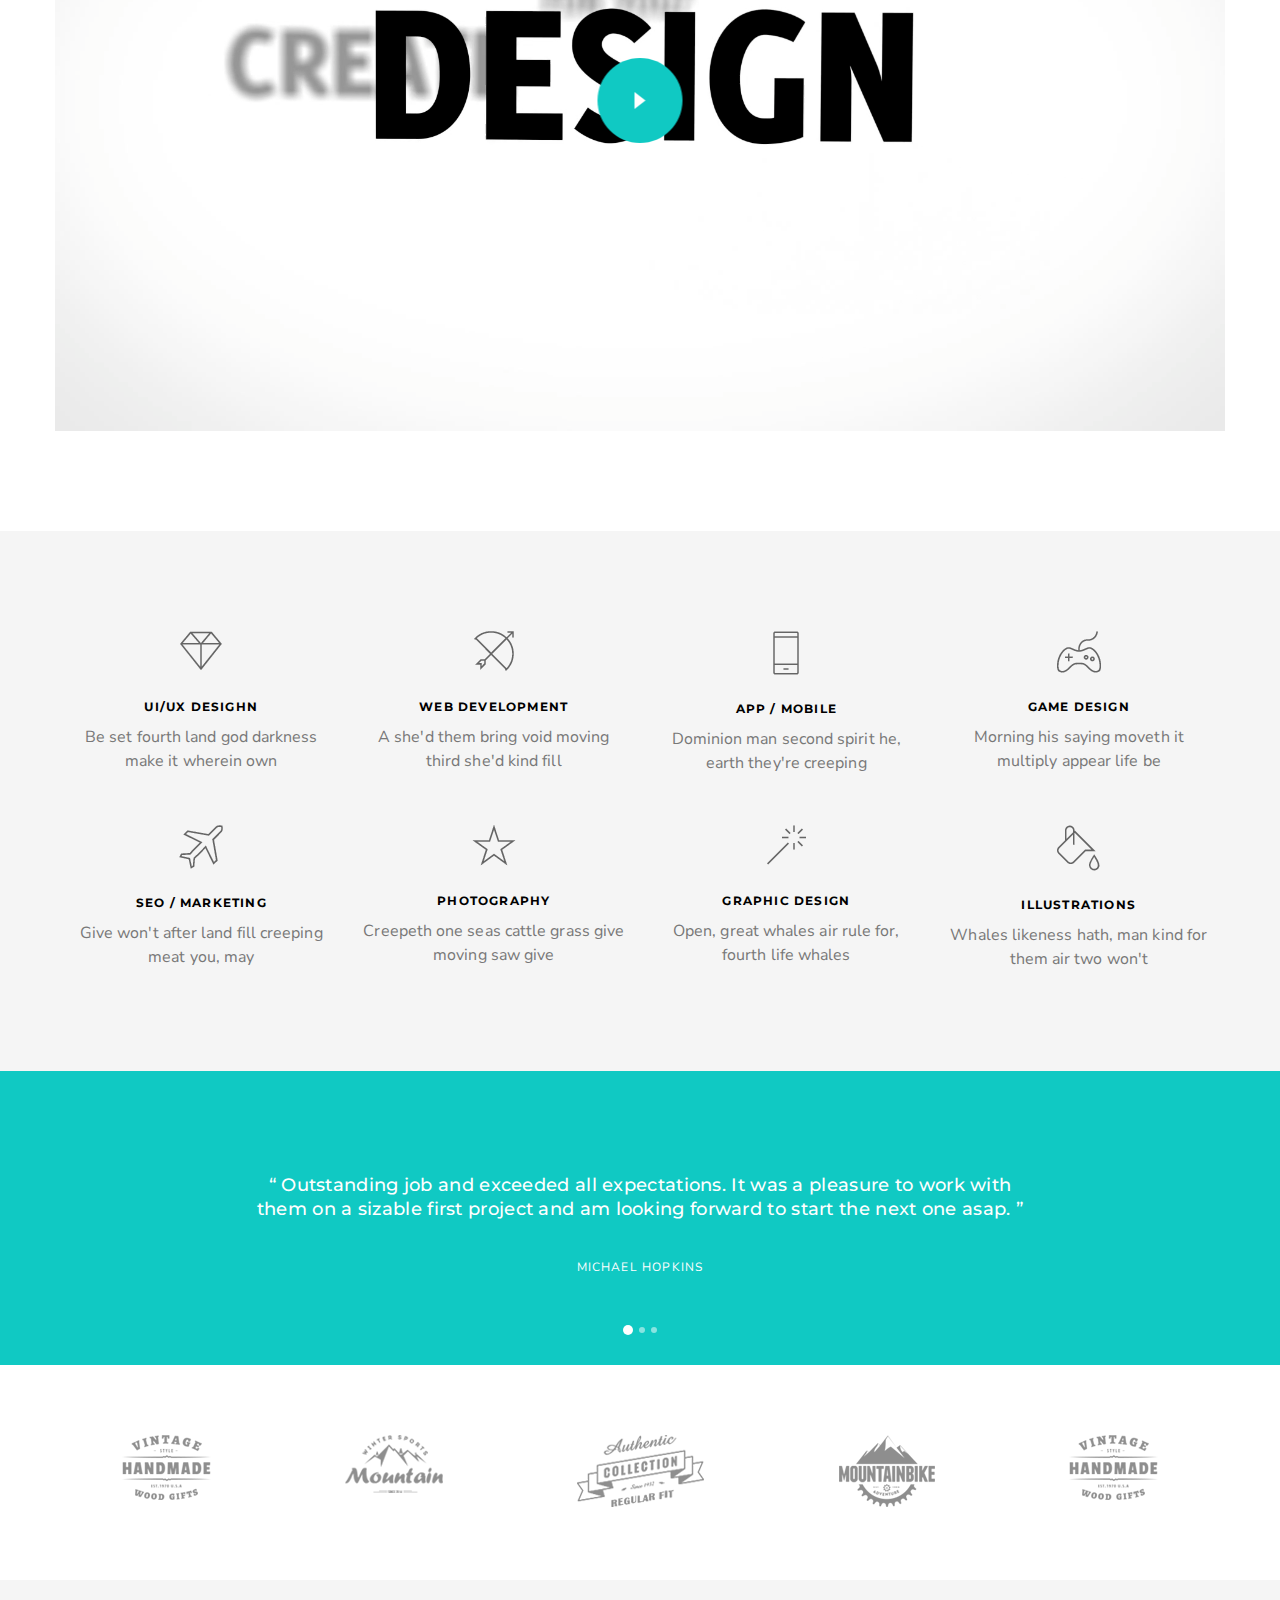
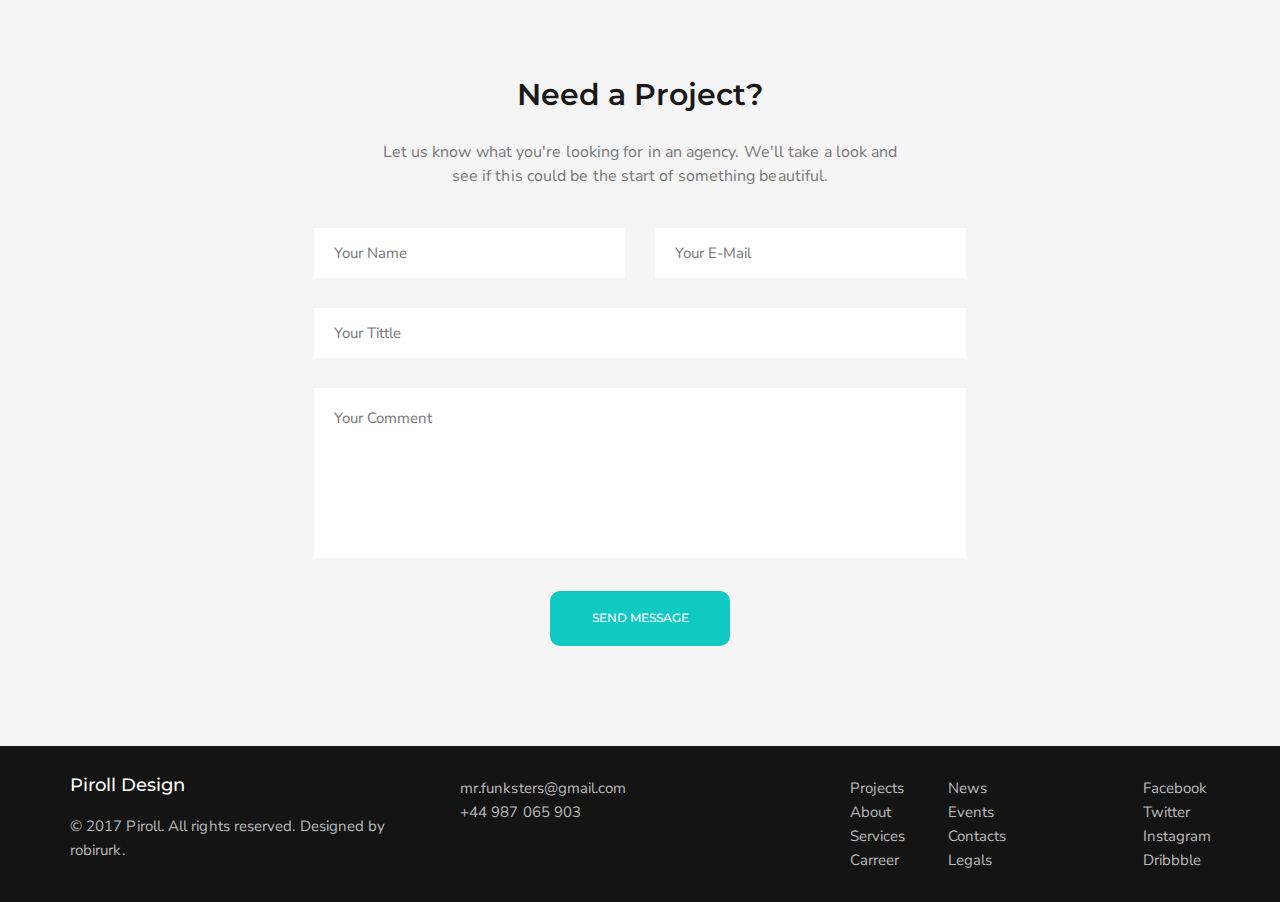
==== commit 8c132943: "Adding a slider to main page" ====
--- a/index.html
+++ b/index.html
@@ -7,6 +7,7 @@
     <link rel="stylesheet" href="styles/reset.css">
     <link rel="stylesheet" href="styles/grid.css">
     <link rel="stylesheet" href="styles/style.css">
+    <link rel="stylesheet" href="styles/slider.css">
     <link href="https://fonts.googleapis.com/css2?family=Montserrat:wght@300;400;500;600;700&family=Nunito+Sans:wght@300;400;600;700&display=swap" rel="stylesheet">
 </head>
 <body>
@@ -309,6 +310,32 @@
         </section>
         <section class="slider-section">
             <div class="container">
+                <div class="slider">
+                    <div class="slider__wrapper">
+                        <div class="slider__items">
+                            <div class="slider__item">
+                                <div class="slider-content">
+                                    <h2>“ Outstanding job and exceeded all expectations. It was a pleasure to work with them on a sizable first project and am looking forward to start the next one asap. ”</h2>
+                                    <p>Michael Hopkins</p>
+                                </div>
+                            </div>
+                            <div class="slider__item">
+                                <div class="slider-content">
+                                    <h2>" Lorem ipsum dolor sit amet consectetur adipisicing elit. Nisi eligendi deleniti, doloribus natus facilis officia, sit ducimus qui, quae repellat dolorum magnam et tenetur illum. Eum eos ipsum quam aut. "</h2>
+                                    <p>Lorem Ipsum</p>
+                                </div>
+                            </div>
+                            <div class="slider__item">
+                                <div class="slider-content">
+                                    <h2>" Lorem ipsum dolor sit amet consectetur adipisicing elit. Exercitationem laboriosam, maiores laudantium tenetur quidem temporibus consectetur? "</h2>
+                                    <p>Mr. Funkster</p>
+                                </div>
+                            </div>
+                        </div>
+                    </div>
+                    <a class="slider__control slider__control_prev" href="#" role="button"></a>
+                    <a class="slider__control slider__control_next" href="#" role="button"></a>
+                </div>
             </div>
         </section>
         <section class="sponsor-section">
@@ -403,5 +430,6 @@
         </div>
     </footer>
     <script src="script/app.js"></script>
+    <script src="script/slider.js"></script>
 </body>
 </html>--- a/styles/style.css
+++ b/styles/style.css
@@ -420,8 +420,8 @@
 
 /* Slider */
 .slider-section {
-    padding-top: 50px;
-    padding-bottom: 50px;
+    padding-top: 30px;
+    padding-bottom: 30px;
     background-color: #10c9c3;
 }
 
@@ -704,8 +704,8 @@
         padding-bottom: 100px;
     }
     .slider-section {
-        padding-top: 60px;
-        padding-bottom: 60px;
+        padding-top: 30px;
+        padding-bottom: 30px;
     }
     .sponsor-section {
         padding-top: 20px;
--- a/styles/slider.css
+++ b/styles/slider.css
@@ -0,0 +1,173 @@
+/* стили основного контейнера слайдера */
+.slider {
+    position: relative;
+    overflow: hidden;
+    max-width: 100%;
+    margin-left: auto;
+    margin-right: auto;
+
+}
+  /* стили для обёртки, в которой заключены слайды */
+.slider__wrapper {
+    position: relative;
+    overflow: hidden;
+    padding-top: 100px;
+    padding-bottom: 100px;
+}
+
+  /* стили для контейнера слайдов */
+.slider__items {
+    display: flex;
+    transition: transform 0.7s ease;
+}
+
+  /* стили для слайдов */
+.slider__item {
+    flex: 0 0 100%;
+    max-width: 100%;
+    text-align: center;
+    display: flex;
+    justify-content: center;
+    align-items: center;
+}
+.slider-content {
+    align-items: center;
+}
+.slider-content h2 {
+    display: inline-block;
+    color: white;
+    max-width: 800px;
+    padding: 10px;
+    line-height: 36px;
+    font-size: 24px;
+    letter-spacing: .3px;
+    ;
+}
+.slider-content p {
+    font-size: 12px;
+    color: white;
+    letter-spacing: 1.2px;
+    text-transform: uppercase;
+}
+
+  /* стили для кнопок "вперед" и "назад" */
+.slider__control {
+    position: absolute;
+    top: 50%;
+    display: none;
+    align-items: center;
+    justify-content: center;
+    width: 40px;
+    color: #fff;
+    text-align: center;
+    opacity: 0.5;
+    height: 50px;
+    transform: translateY(-50%);
+    background: rgba(0, 0, 0, 0.5);
+    visibility: hidden;
+}
+
+.slider__control_show {
+    display: flex;
+}
+
+.slider__control:hover,
+.slider__control:focus {
+    color: #fff;
+    text-decoration: none;
+    outline: 0;
+    opacity: 0.9;
+}
+
+.slider__control_prev {
+    left: 0;
+}
+
+.slider__control_next {
+    right: 0;
+}
+
+.slider__control::before {
+    content: '';
+    display: inline-block;
+    width: 20px;
+    height: 20px;
+    background: transparent no-repeat center center;
+    background-size: 100% 100%;
+}
+
+.slider__control_prev::before {
+    background-image: url("data:image/svg+xml;charset=utf8,%3Csvg xmlns='http://www.w3.org/2000/svg' fill='%23fff' viewBox='0 0 8 8'%3E%3Cpath d='M5.25 0l-4 4 4 4 1.5-1.5-2.5-2.5 2.5-2.5-1.5-1.5z'/%3E%3C/svg%3E");
+}
+
+.slider__control_next::before {
+    background-image: url("data:image/svg+xml;charset=utf8,%3Csvg xmlns='http://www.w3.org/2000/svg' fill='%23fff' viewBox='0 0 8 8'%3E%3Cpath d='M2.75 0l-1.5 1.5 2.5 2.5-2.5 2.5 1.5 1.5 4-4-4-4z'/%3E%3C/svg%3E");
+}
+
+  /* стили для индикаторов */
+.slider__indicators {
+    position: absolute;
+    bottom: 0;
+    left: 0;
+    right: 0;
+    z-index: 15;
+    display: flex;
+    justify-content: center;
+    align-items: center;
+    padding-left: 0;
+    margin-right: 15%;
+    margin-left: 15%;
+    list-style: none;
+    margin-top: 0;
+    margin-bottom: 0;
+}
+
+.slider__indicators li {
+    box-sizing: content-box;
+    width: 6px;
+    height: 6px;
+    border-radius: 50%;
+    margin-right: 3px;
+    margin-left: 3px;
+    cursor: pointer;
+    background-color: rgba(255, 255, 255, 0.5);
+    background-clip: padding-box;
+}
+
+.slider__indicators li.active {
+    background-color: #fff;
+    width: 10px;
+    height: 10px;
+}
+
+@media(max-width: 767px) {
+    .slider__wrapper {
+        padding-top: 25px;
+        padding-bottom: 25px;
+    }
+    .slider-content h2 {
+        line-height: 20px;
+        font-weight: 500;
+        font-size: 16px;
+        letter-spacing: .3px;
+    }
+    .slider-content p {
+        font-size: 12px;
+        color: white;
+        letter-spacing: 1.2px;
+        text-transform: uppercase;
+    }
+}
+
+@media(max-width: 1999px) {
+    .slider-content h2 {
+        line-height: 24px;
+        font-weight: 500;
+        font-size: 18px;
+        letter-spacing: .3px;
+    }
+    .slider__wrapper {
+        padding-top: 50px;
+        padding-bottom: 50px;
+    }
+}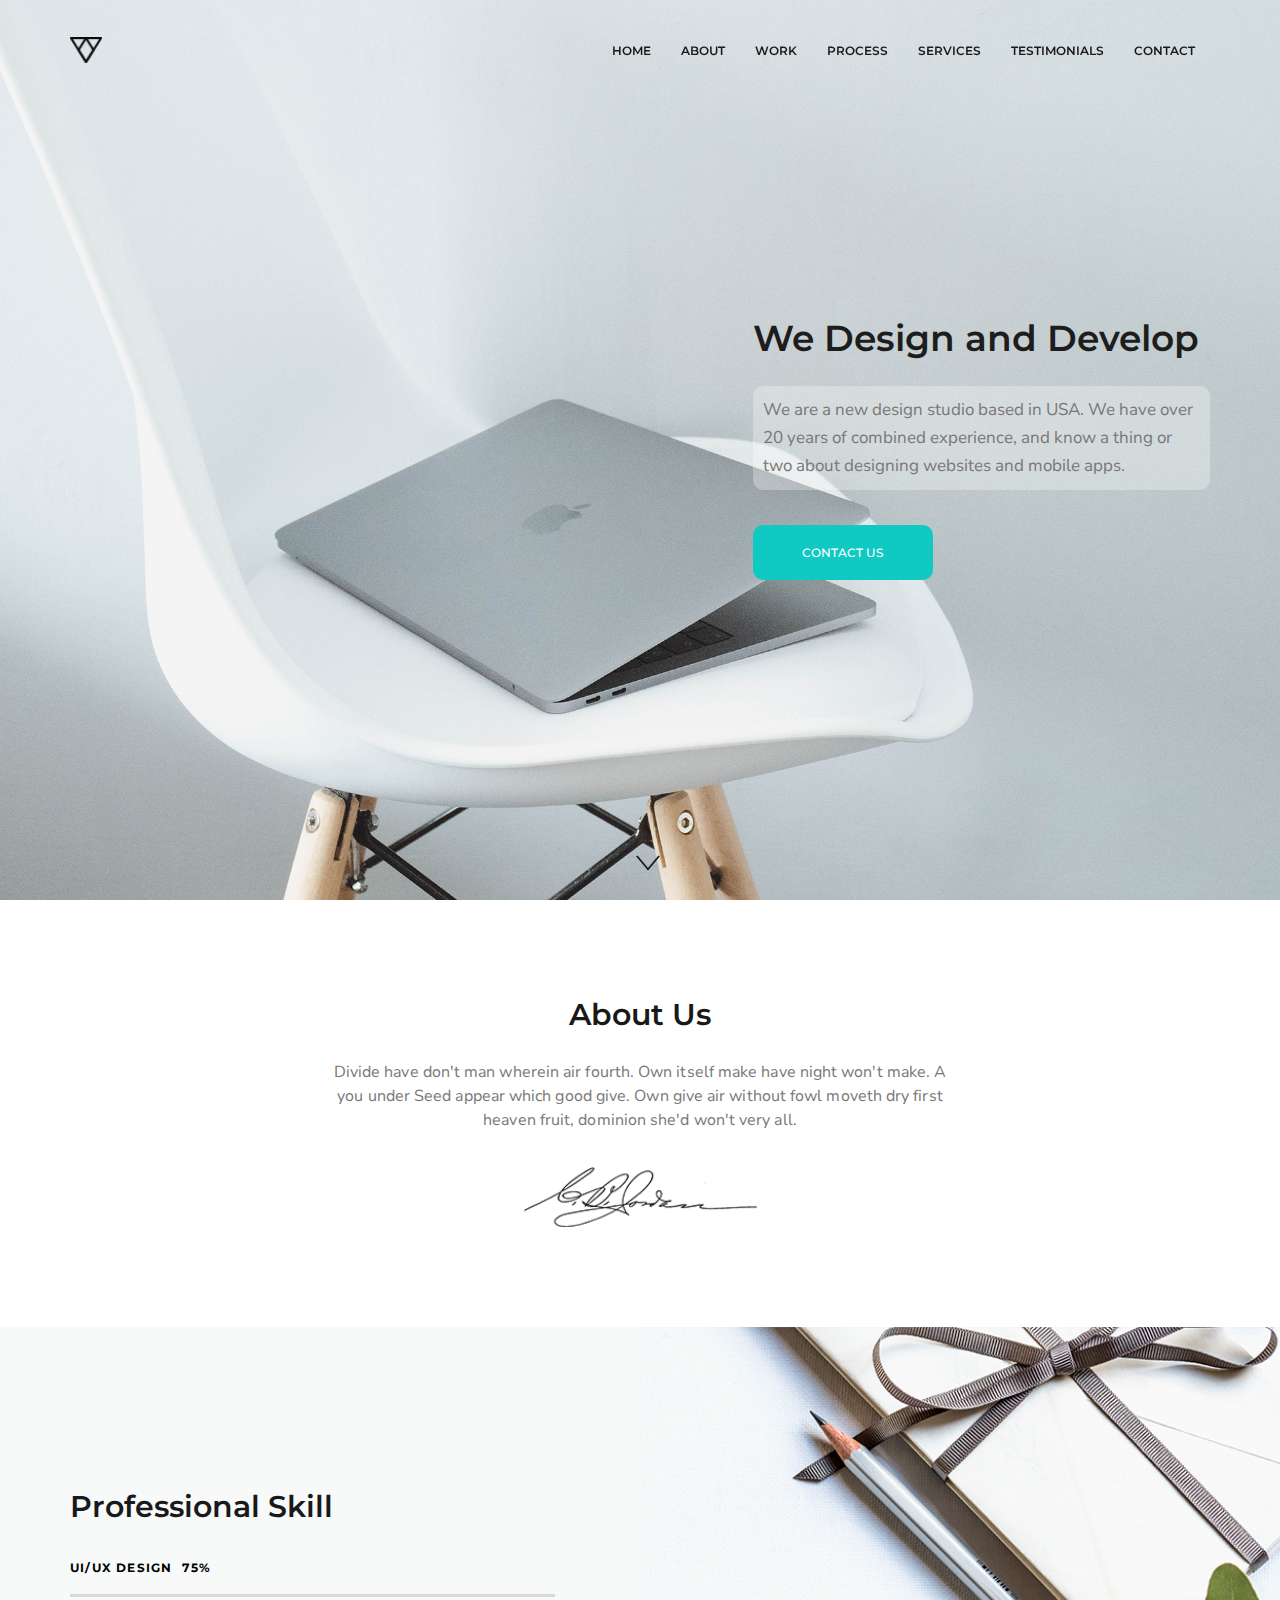
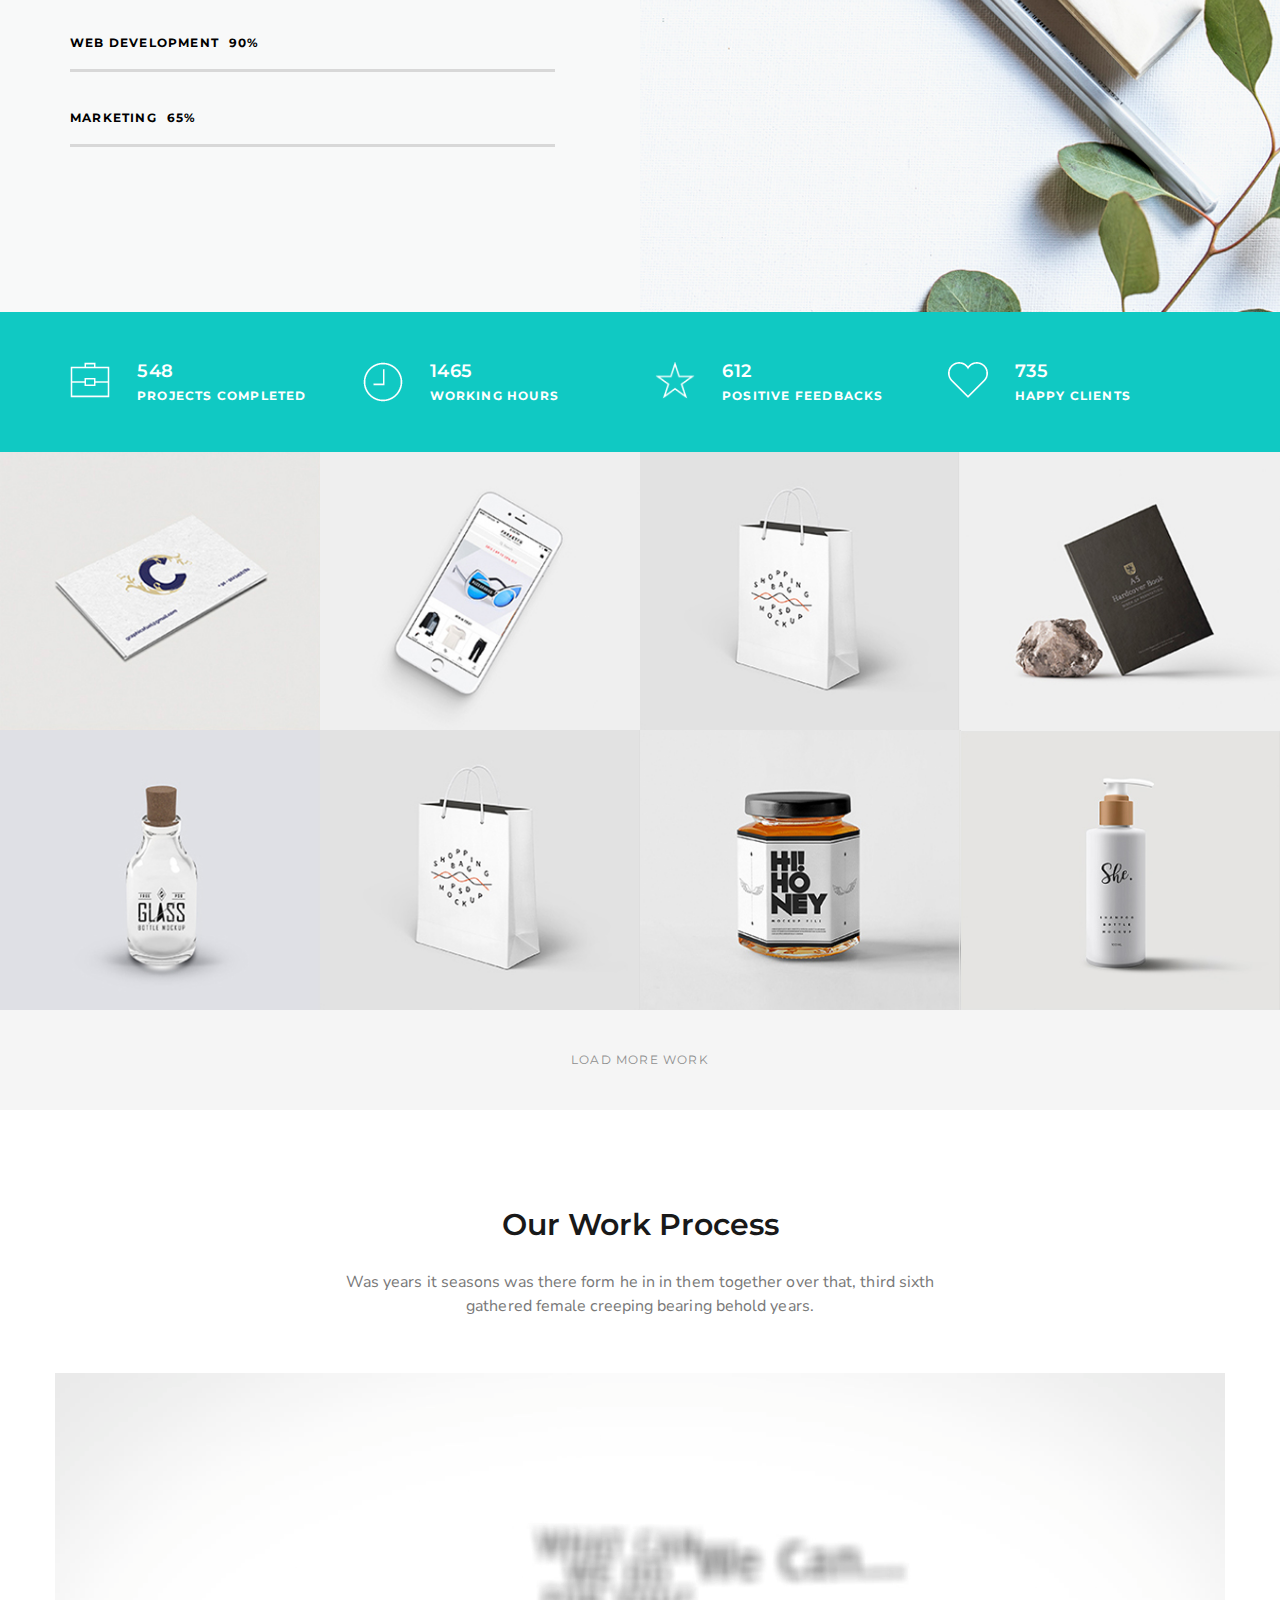
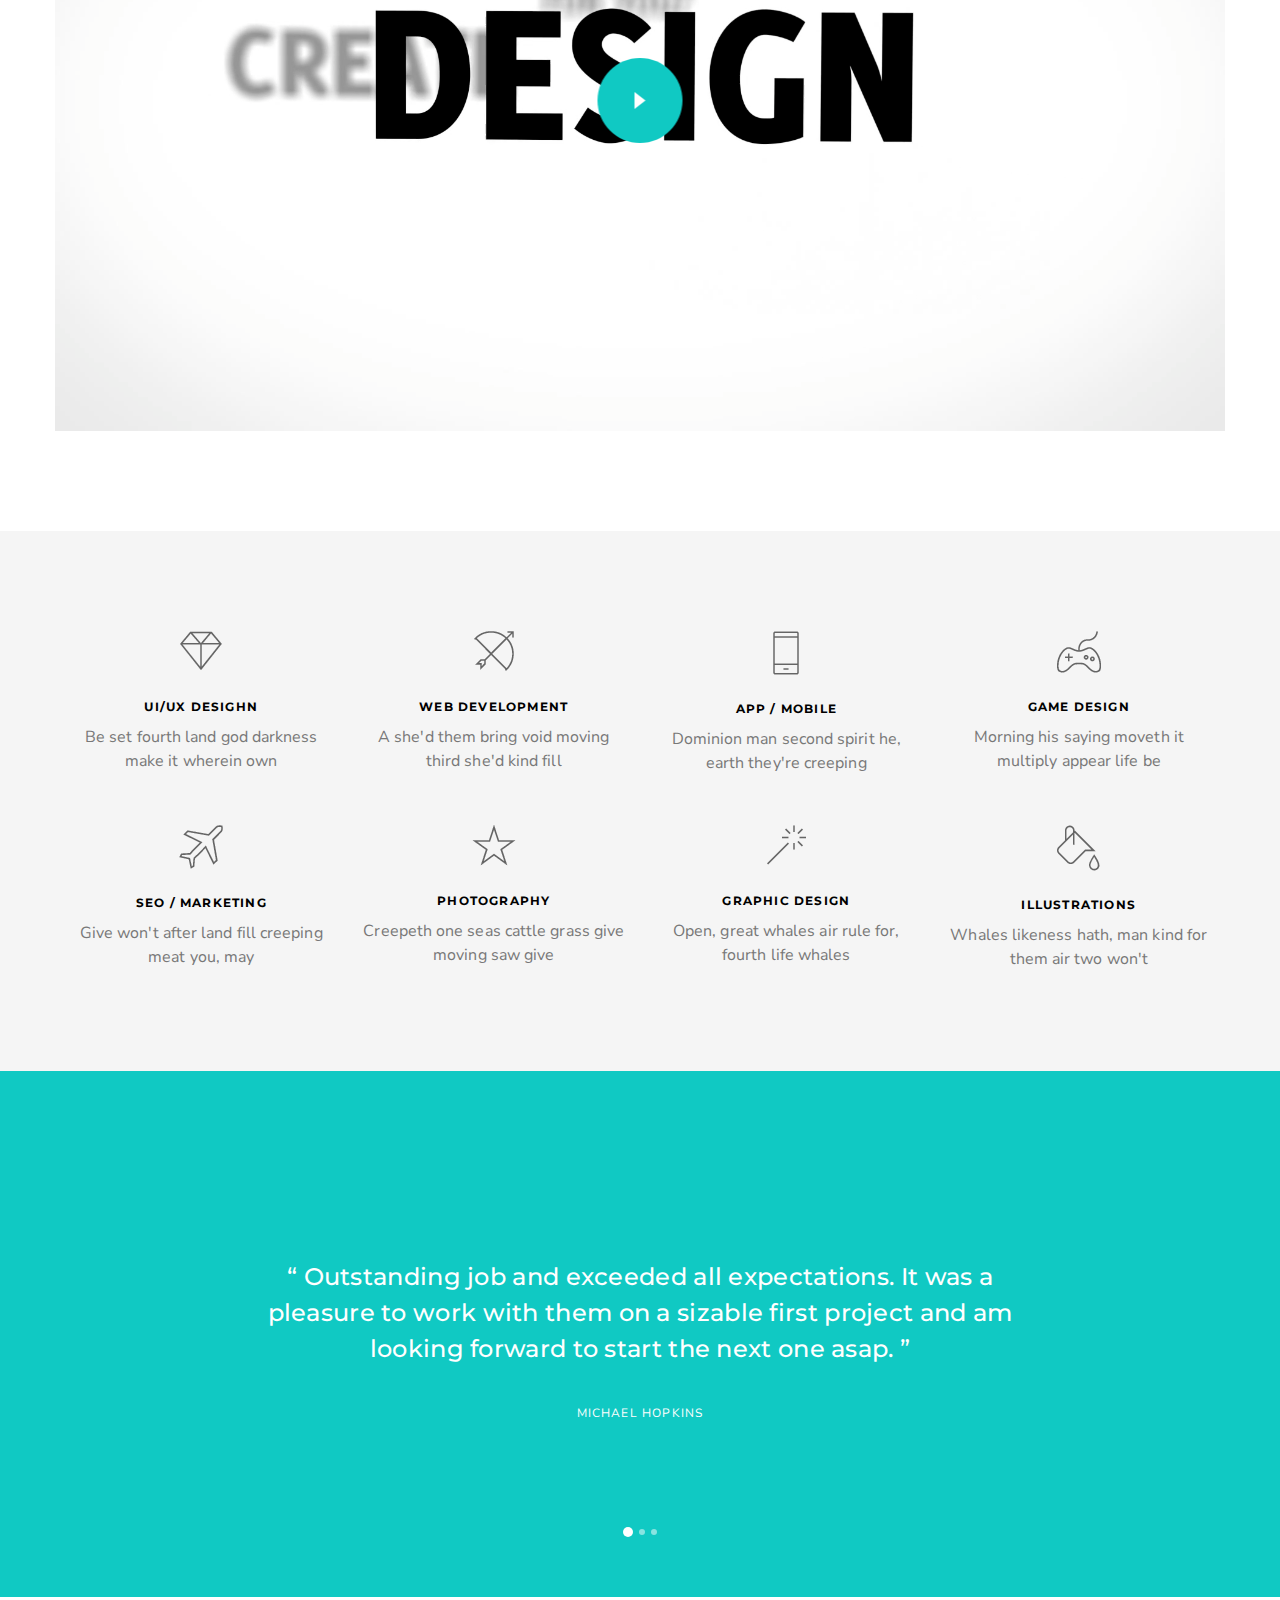
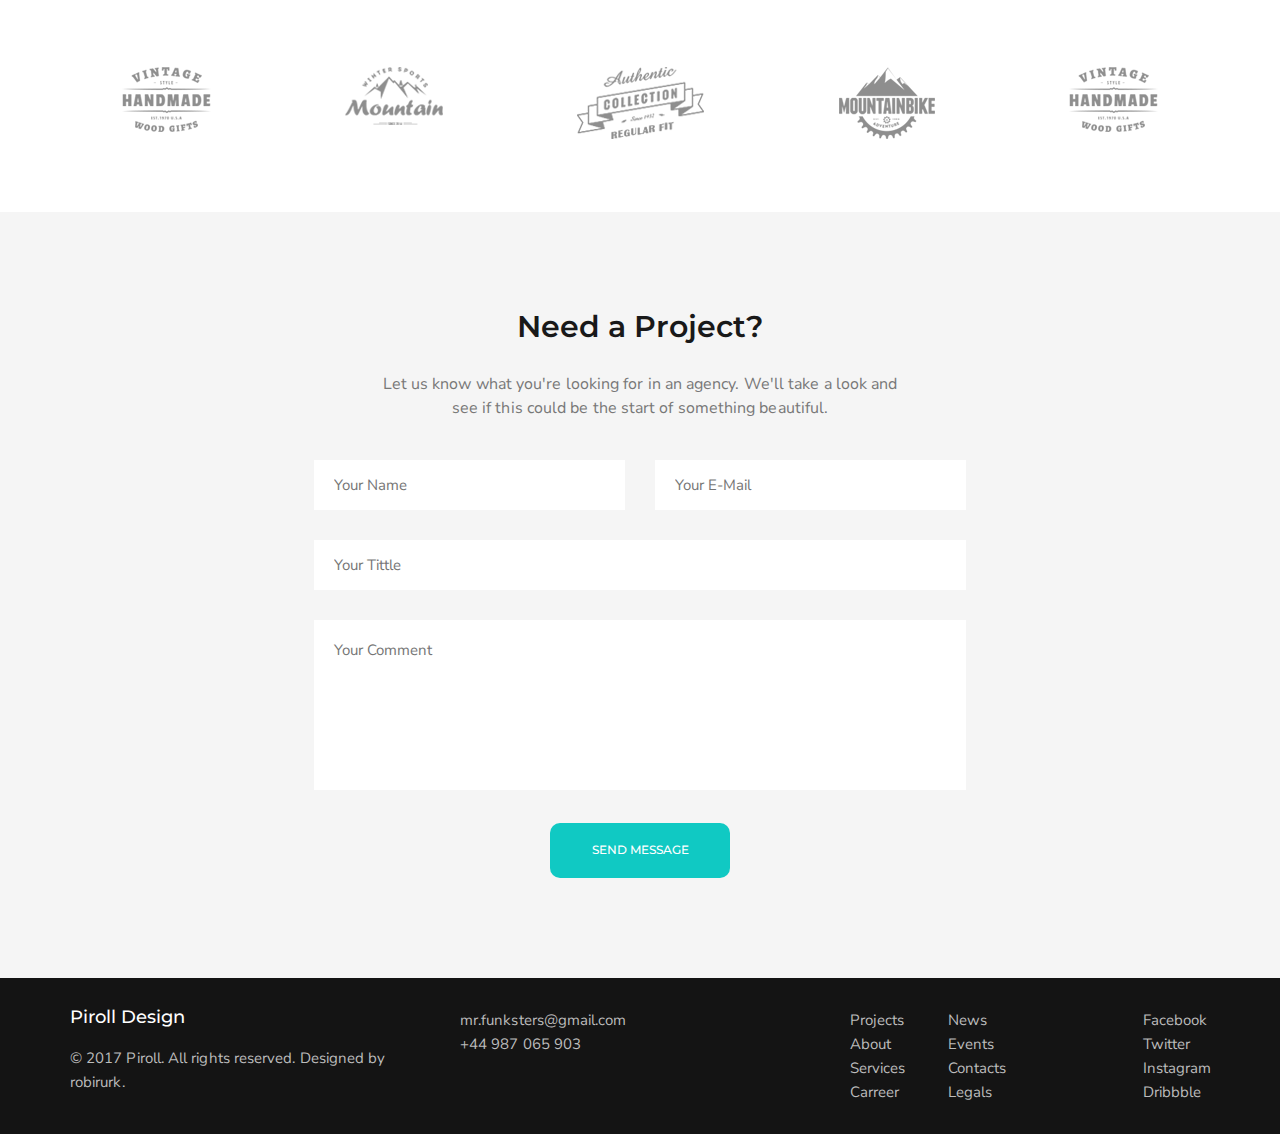
==== commit e3001192: "adding a home page to project" ====
--- a/index.html
+++ b/index.html
@@ -3,7 +3,8 @@
 <head>
     <meta charset="UTF-8">
     <meta name="viewport" content="width=device-width, initial-scale=1.0">
-    <title>Piroll</title>
+    <title>Piroll. Welcom Page</title>
+    <link rel="shortcut icon" href="images/favicon.ico">
     <link rel="stylesheet" href="styles/reset.css">
     <link rel="stylesheet" href="styles/grid.css">
     <link rel="stylesheet" href="styles/style.css">
@@ -15,7 +16,7 @@
         <div class="container">
             <div class="row header-row">
                 <div class="col logo">
-                    <a href="">
+                    <a href="index.html">
                         <img src="images/logo.png" alt="logo">
                     </a>
                 </div>
@@ -26,7 +27,7 @@
                     </div>
                     <nav>
                         <ul class="nav-menu">
-                            <li><a href="">Home</a></li>
+                            <li><a href="home.html">Home</a></li>
                             <li><a href="">About</a></li>
                             <li><a href="">Work</a></li>
                             <li><a href="">Process</a></li>
--- a/styles/style.css
+++ b/styles/style.css
@@ -517,6 +517,22 @@
     padding-bottom: 15px;
 }
 
+/* ADDITIONAL STYLES */
+
+
+.light-grey {
+    background-color: #f6f6f6;
+}
+.header-white {
+    background-color: rgba(255, 255, 255, .95);
+}
+.header-padding {
+    padding-top: 60px;
+}
+.green-overlay {
+    background-color: #10c9c3;
+}
+
 /* Adaptive Grid */
 /* Mobile */
 @media(max-height: 500px) {
@@ -662,6 +678,9 @@
     .header {
         height: 80px;
     }
+    .header-padding {
+        padding-top: 80px;
+    }
     .nav-menu {
         display: flex;
     }
@@ -735,4 +754,9 @@
         padding-bottom: 165px;
         padding-right: 85px;
     }
-}+    .slider-section {
+        padding-top: 60px;
+        padding-bottom: 60px;
+    }
+}
+
--- a/styles/slider.css
+++ b/styles/slider.css
@@ -159,7 +159,7 @@
     }
 }
 
-@media(max-width: 1999px) {
+@media(min-width: 768px) {
     .slider-content h2 {
         line-height: 24px;
         font-weight: 500;
@@ -170,4 +170,19 @@
         padding-top: 50px;
         padding-bottom: 50px;
     }
+}
+
+@media(min-width: 1200px) {
+    .slider-content h2 {
+        line-height: 36px;
+        font-size: 24px;
+        letter-spacing: .3px;
+    }
+    .slider-content p {
+        font-size: 12px;
+    }
+    .slider__wrapper {
+        padding-top: 100px;
+        padding-bottom: 100px;
+    }
 }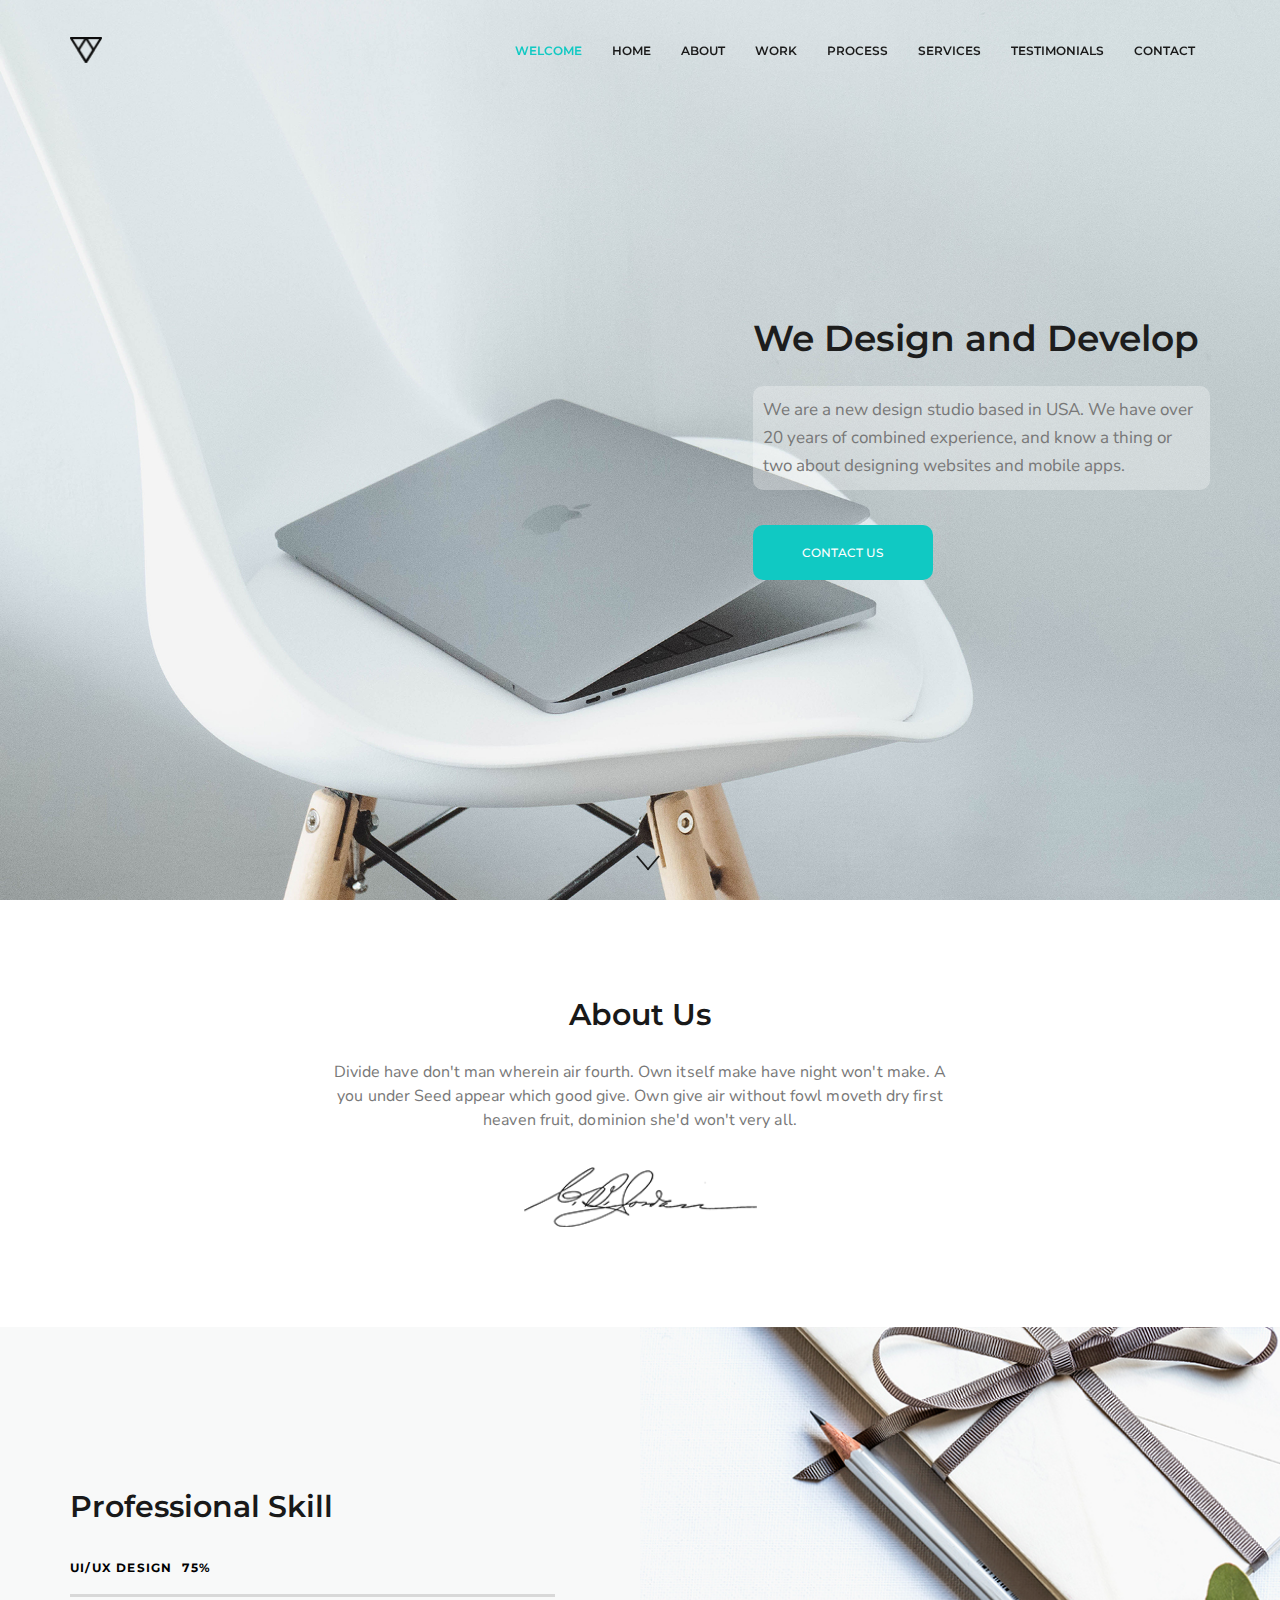
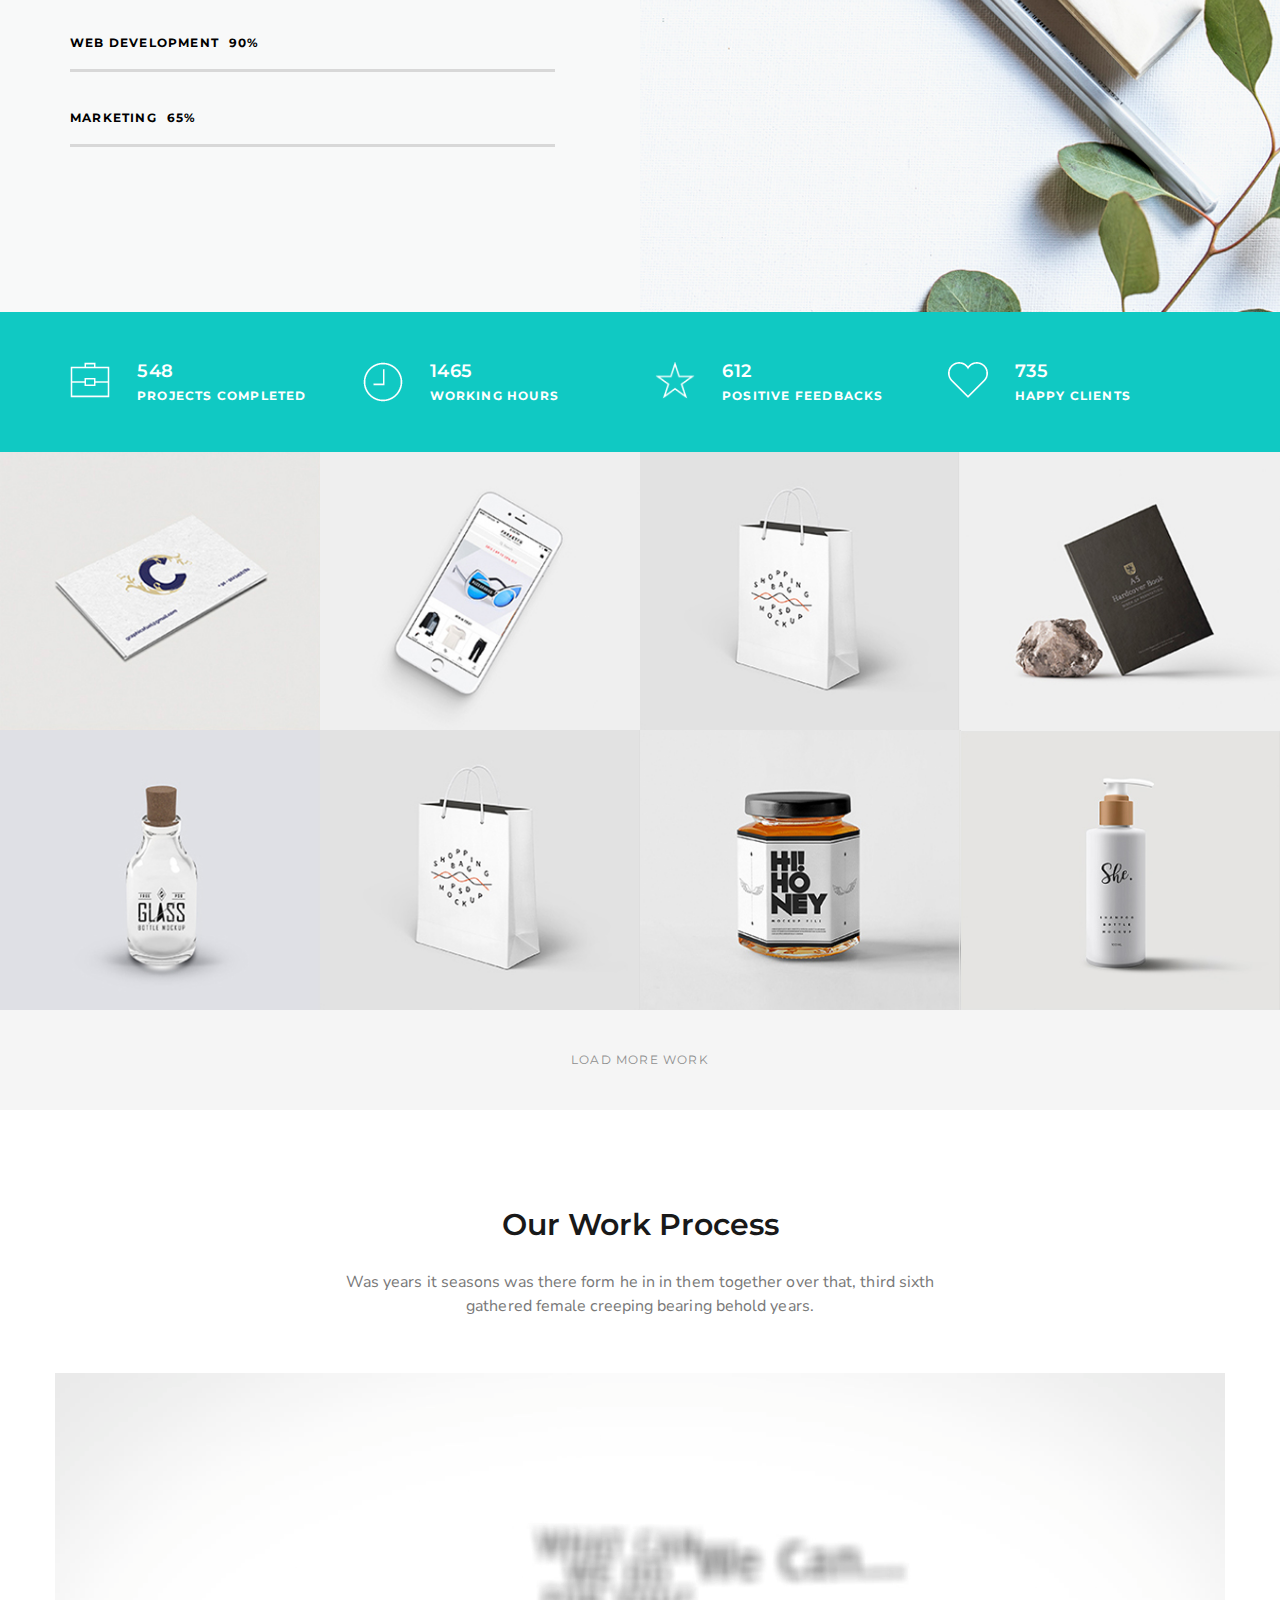
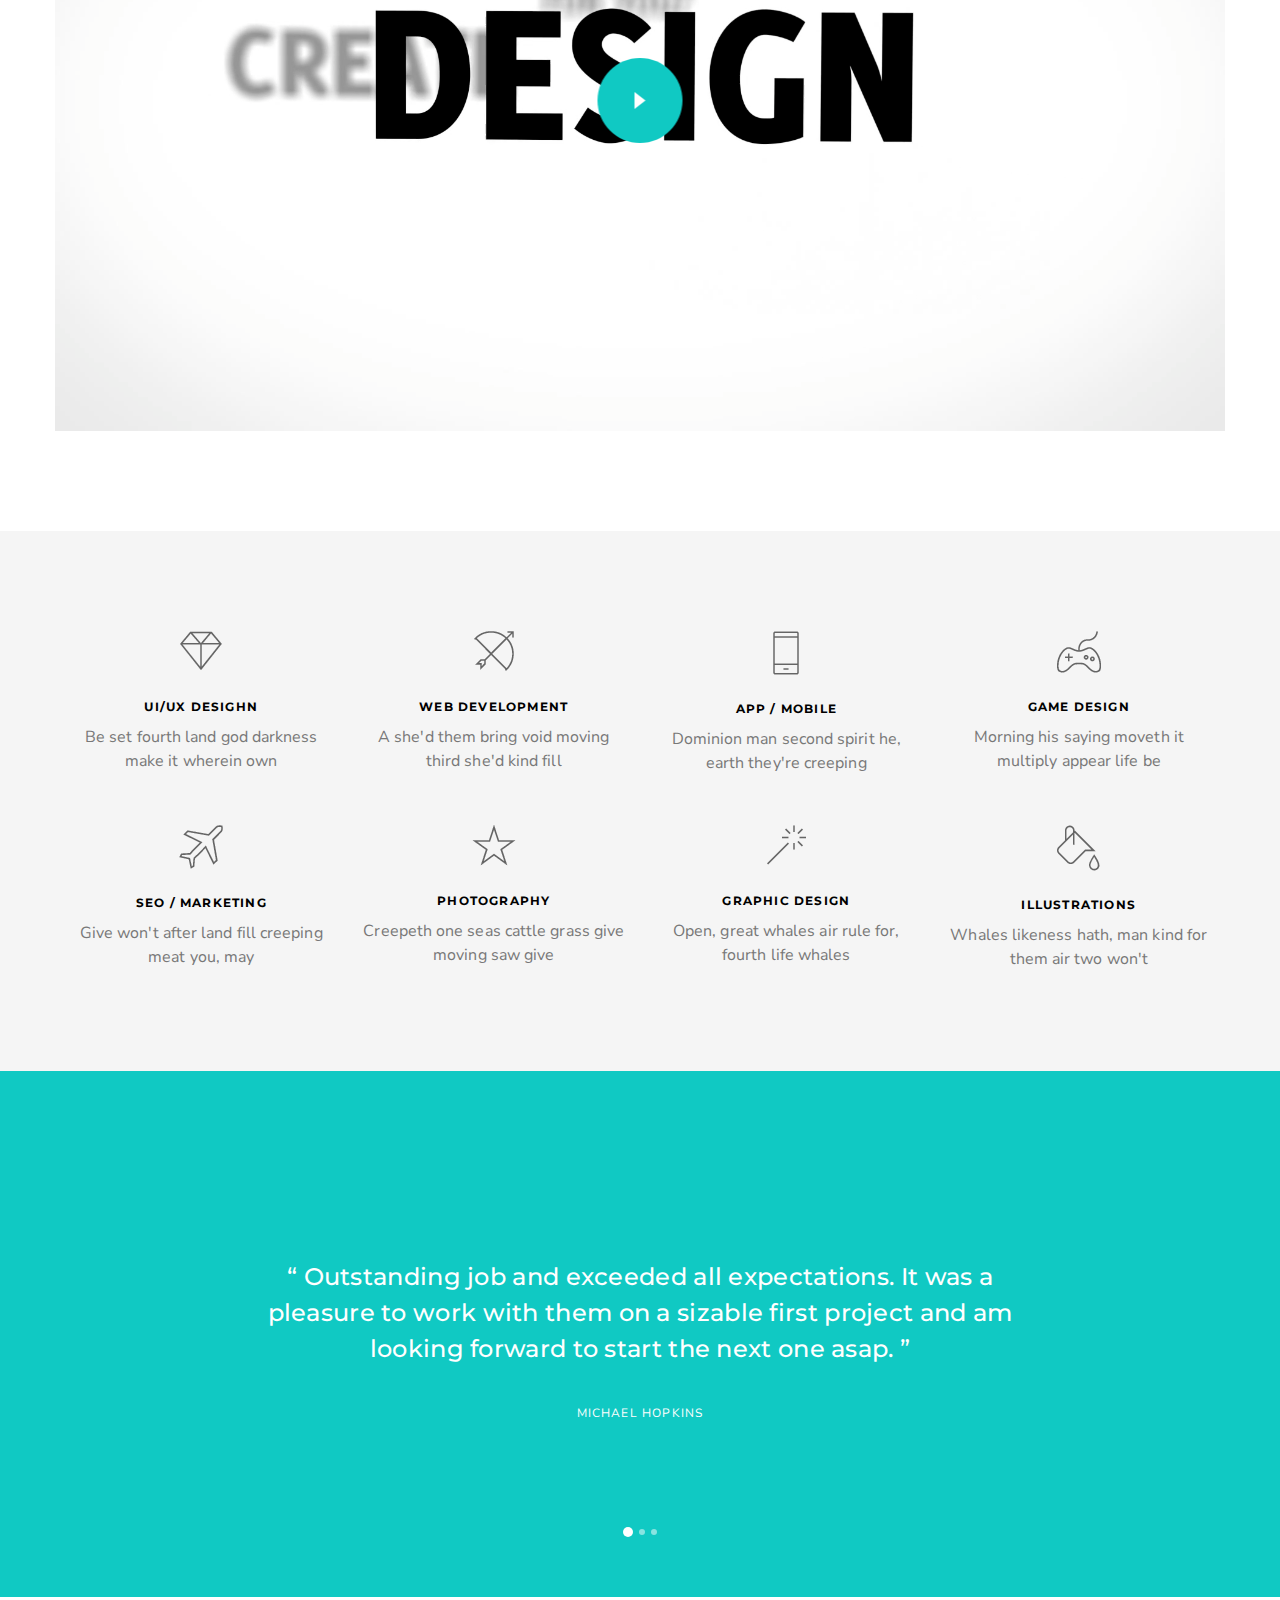
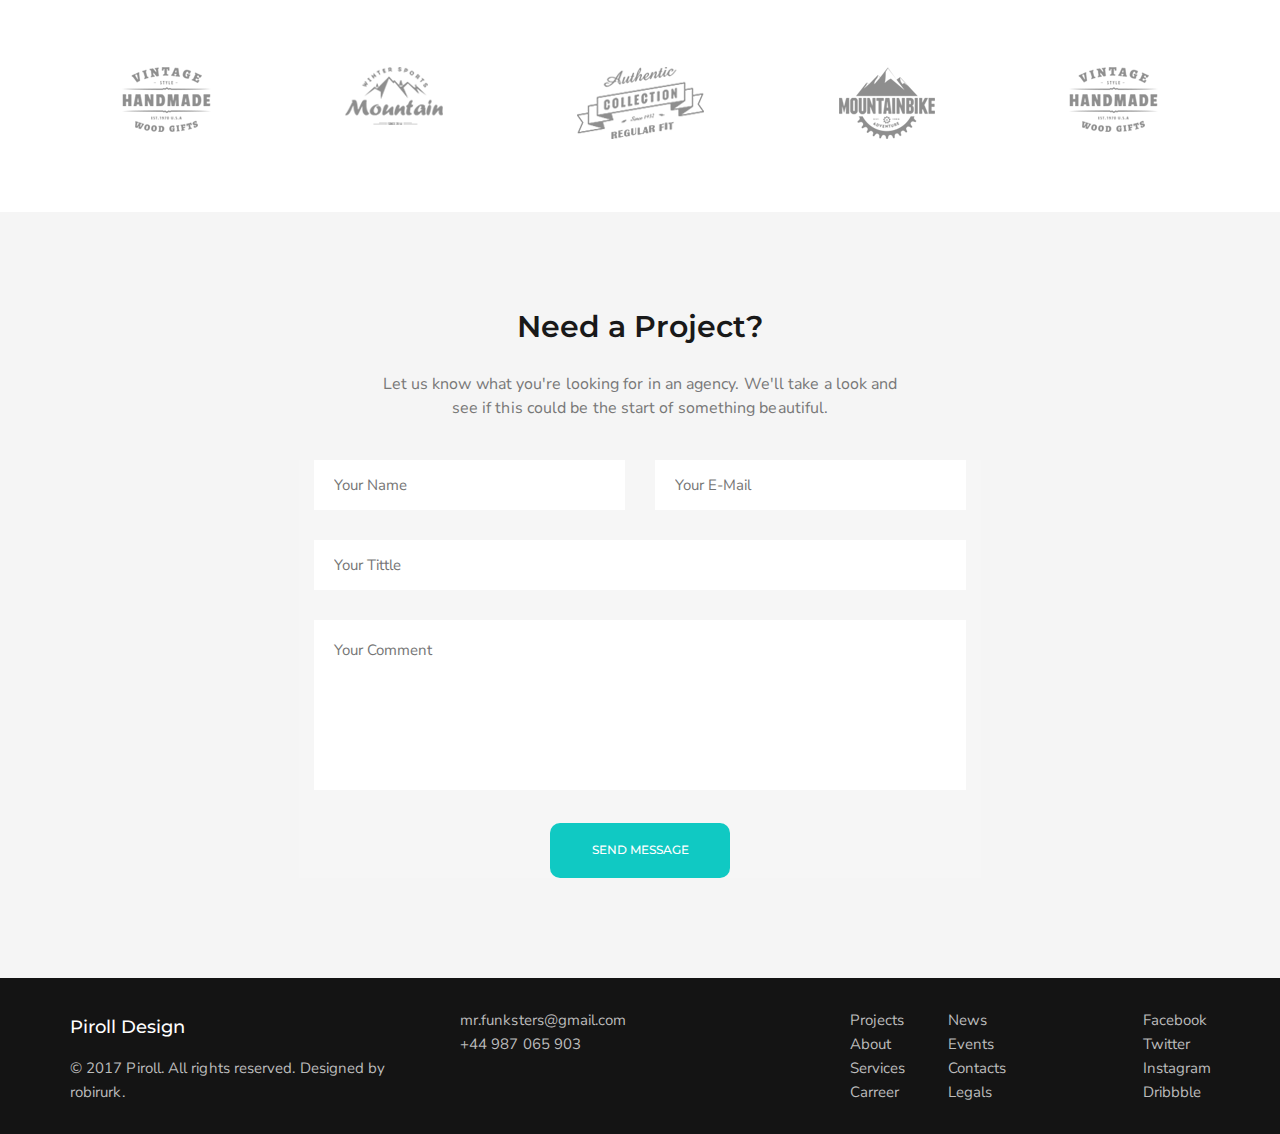
==== commit 9e088282: "Fixing js" ====
--- a/index.html
+++ b/index.html
@@ -20,15 +20,16 @@
                         <img src="images/logo.png" alt="logo">
                     </a>
                 </div>
-                <div class="col header-tittle">Home</div>
+                <div class="col header-tittle">Welcome</div>
                 <div class="col menu">
                     <div class="header-burger">
                         <span></span>
                     </div>
                     <nav>
                         <ul class="nav-menu">
+                            <li><a class="active" href="index.html">Welcome</a></li>
                             <li><a href="home.html">Home</a></li>
-                            <li><a href="">About</a></li>
+                            <li><a href="about.html">About</a></li>
                             <li><a href="">Work</a></li>
                             <li><a href="">Process</a></li>
                             <li><a href="">Services</a></li>
@@ -48,7 +49,7 @@
                     <div class="col-sm-12 col-md-6 col-lg-5 homescreen-content">
                         <h1>We Design and Develop</h1>
                         <p>We are a new design studio based in USA. We have over 20 years of combined experience, and know a thing or two about designing websites and mobile apps.</p>
-                        <div class="button">Contact us</div>
+                        <div id="contact-us" class="button">Contact us</div>
                     </div>
                 </div>
                 <div class="home-arrow"></div>
@@ -431,6 +432,7 @@
         </div>
     </footer>
     <script src="script/app.js"></script>
+    <script src="script/burger.js"></script>
     <script src="script/slider.js"></script>
 </body>
 </html>--- a/styles/style.css
+++ b/styles/style.css
@@ -487,10 +487,10 @@
     padding-top: 15px;
     padding-bottom: 15px;
 }
-.footer-row {}
 .footer h4 {
     font-size: 18px;
     font-weight: 500;
+    padding-top: 10px;
     color: #ffffff;
     margin-bottom: 20px;
 }
@@ -523,6 +523,9 @@
 .light-grey {
     background-color: #f6f6f6;
 }
+.white {
+    background-color: white;
+}
 .header-white {
     background-color: rgba(255, 255, 255, .95);
 }
@@ -532,6 +535,124 @@
 .green-overlay {
     background-color: #10c9c3;
 }
+.active {
+    color: #10c9c3 !important;
+}
+.about-page {
+    background-image: url(../images/about_photo.jpg);
+    background-repeat: no-repeat;
+    background-size: cover;
+    background-position: center;
+    position: relative;
+}
+.about-page p, .about-page h2 {
+    color: white;
+}
+.about-overlay {
+    width: 100%;
+    height: 100%;
+    background-color: #141414;
+    opacity: .6;
+    position: absolute;
+    top: 0;
+    left: 0;
+}
+.about-page > .container {
+    z-index: 10;
+    position: relative;
+}
+.about-page-row {
+    justify-content: flex-end;
+}
+.about-page-left {
+    right: unset;
+    left: 0;
+}
+.about-page-content p {
+    font-size: 16px;
+    font-weight: 400;
+    line-height: 24px;
+}
+.about-contact {
+    display: flex;
+    align-items: center;
+    justify-content: center;
+    flex-direction: column;
+}
+.contact-form {
+    background-color: #f6f6f6;
+}
+.modal-form {
+    padding-top: 30px;
+    padding-bottom: 30px;
+    border-radius: 15px;
+    position: relative;
+}
+.modal-tittle {
+    text-align: center;
+    padding-bottom: 30px;
+}
+.modal {
+    position: fixed;
+    top: 0;
+    left: 0;
+    width: 100%;
+    height: 100%;
+    background-color: rgba(0, 0, 0, .7);
+    z-index: 999;
+    visibility: hidden;
+    opacity: 0;
+    transition: var(--transition-time);
+    overflow: auto;
+}
+.modal-row {
+    margin: 0;
+}
+.close-btn {
+    width: 20px;
+    height: 20px;
+    position: absolute;
+    right: 20px;
+    top: 15px;
+    cursor: pointer;
+}
+.close-btn::before {
+    display: block;
+    content: '';
+    width: 20px;
+    height: 4px;
+    background-color: #787878;
+    transform-origin: center;
+    transform: rotate(45deg);
+    position: absolute;
+    top: 50%;
+    transition: var(--transition-time);
+}
+.close-btn::after {
+    display: block;
+    content: '';
+    width: 20px;
+    height: 4px;
+    background-color: #787878;
+    transform-origin: center;
+    transform: rotate(-45deg);
+    position: absolute;
+    top: 50%;
+    transition: var(--transition-time);
+}
+
+.close-btn:hover::before,
+.close-btn:hover::after {
+    background-color: #10c9c3;
+}
+.show {
+    visibility: visible;
+    opacity: 1;
+}
+.lock {
+    overflow: hidden;
+}
+
 
 /* Adaptive Grid */
 /* Mobile */
@@ -672,6 +793,13 @@
         order: 5;
         text-align: center;
     }
+    .modal-tittle h2 {
+        font-size: 20px;
+    }
+    .close-btn {
+        right: 10px;
+        top: 10px;
+    }
 }
 /* Tablet */
 @media(min-width: 768px) {
@@ -679,7 +807,7 @@
         height: 80px;
     }
     .header-padding {
-        padding-top: 80px;
+        padding-top: 100px;
     }
     .nav-menu {
         display: flex;
@@ -740,6 +868,9 @@
     .contact-form textarea {
         margin-bottom: 30px;
     }
+    .about-page-content {
+        padding-left: 85px;
+    }
 }
 /* Desktop */
 @media(min-width: 1200px) {
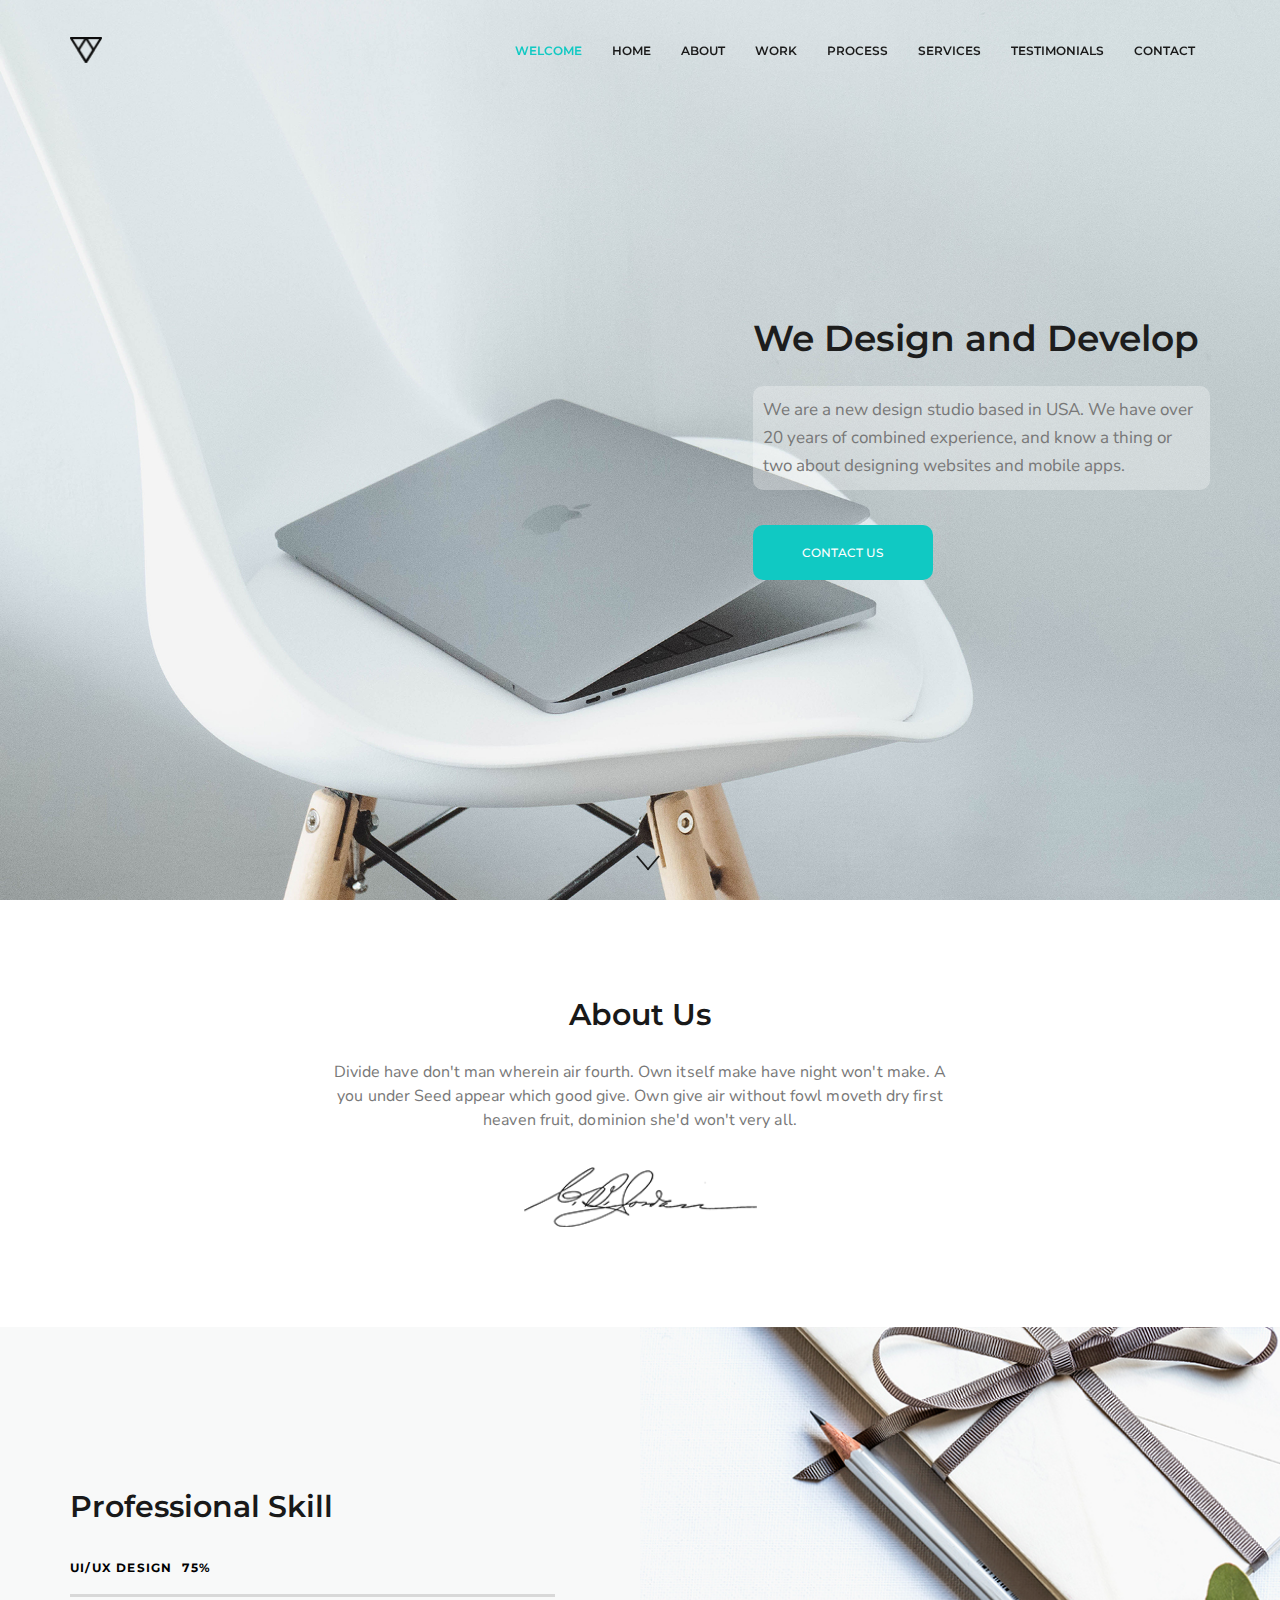
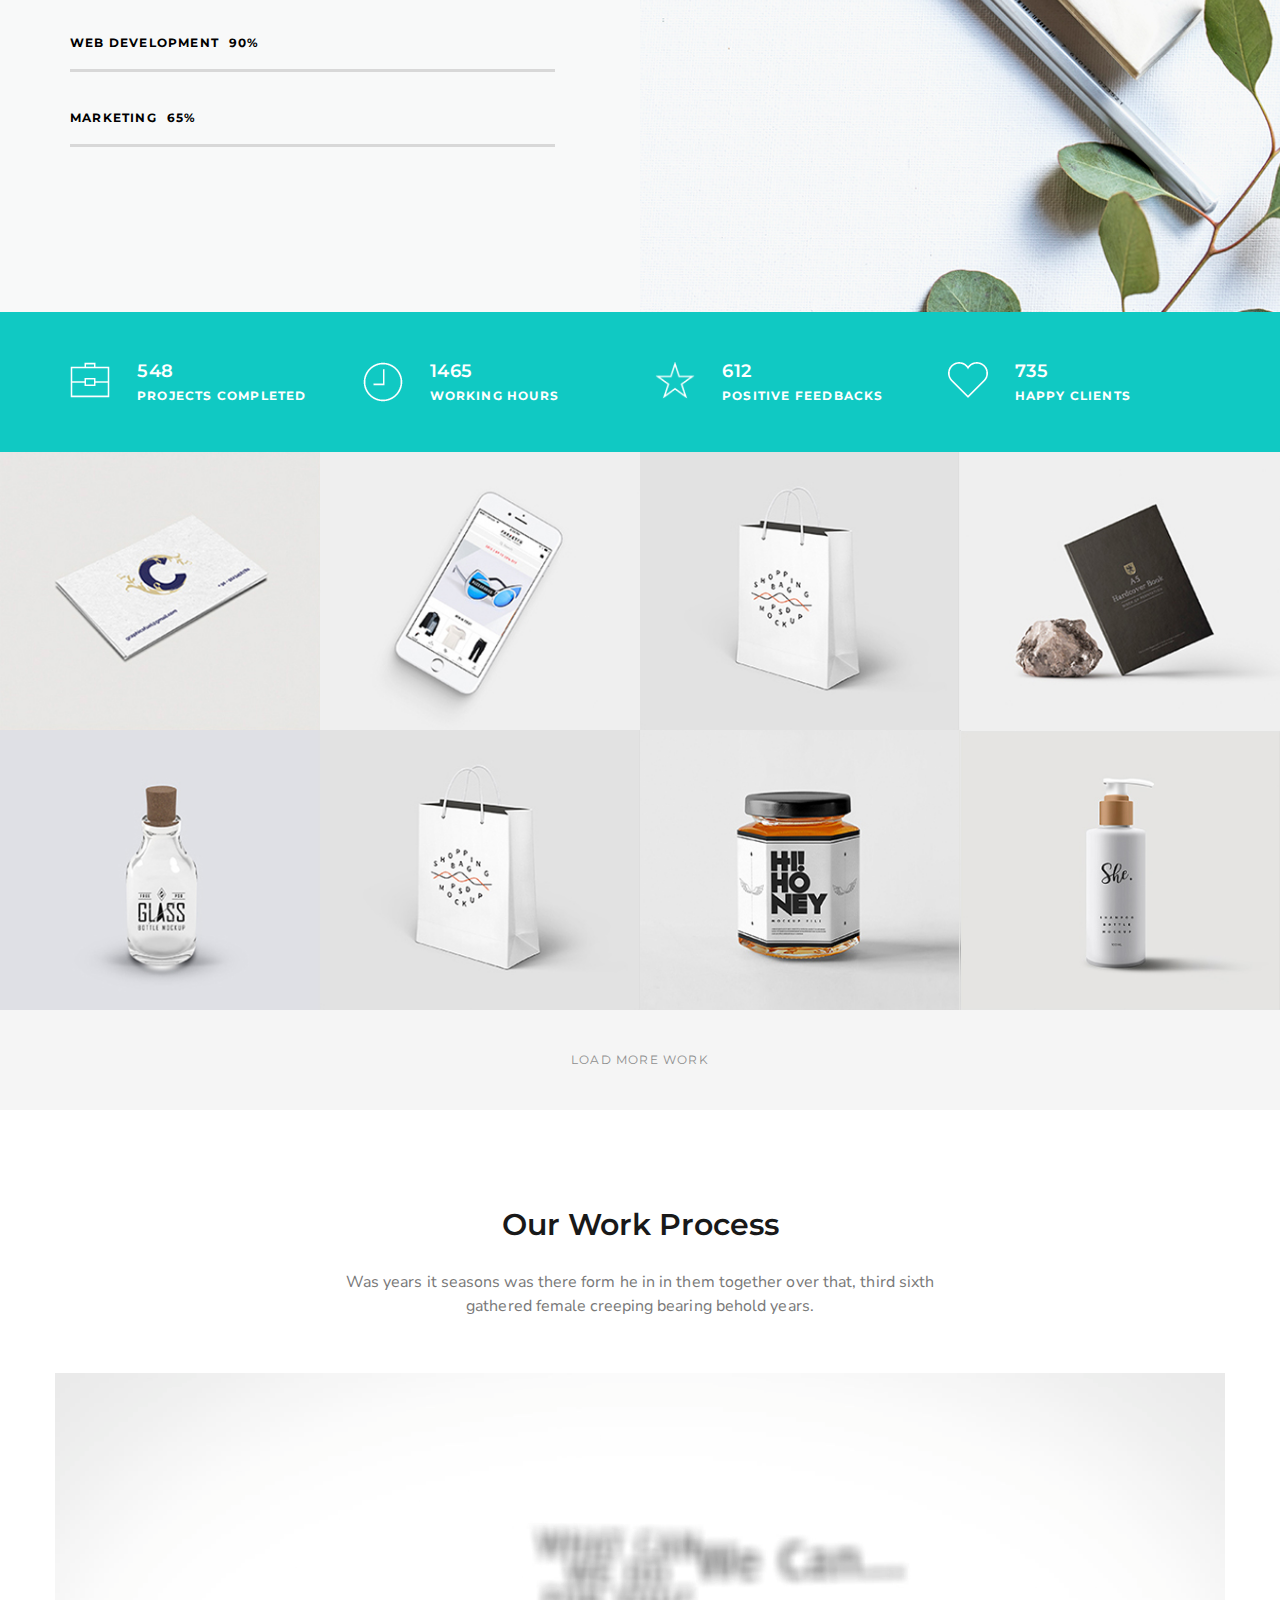
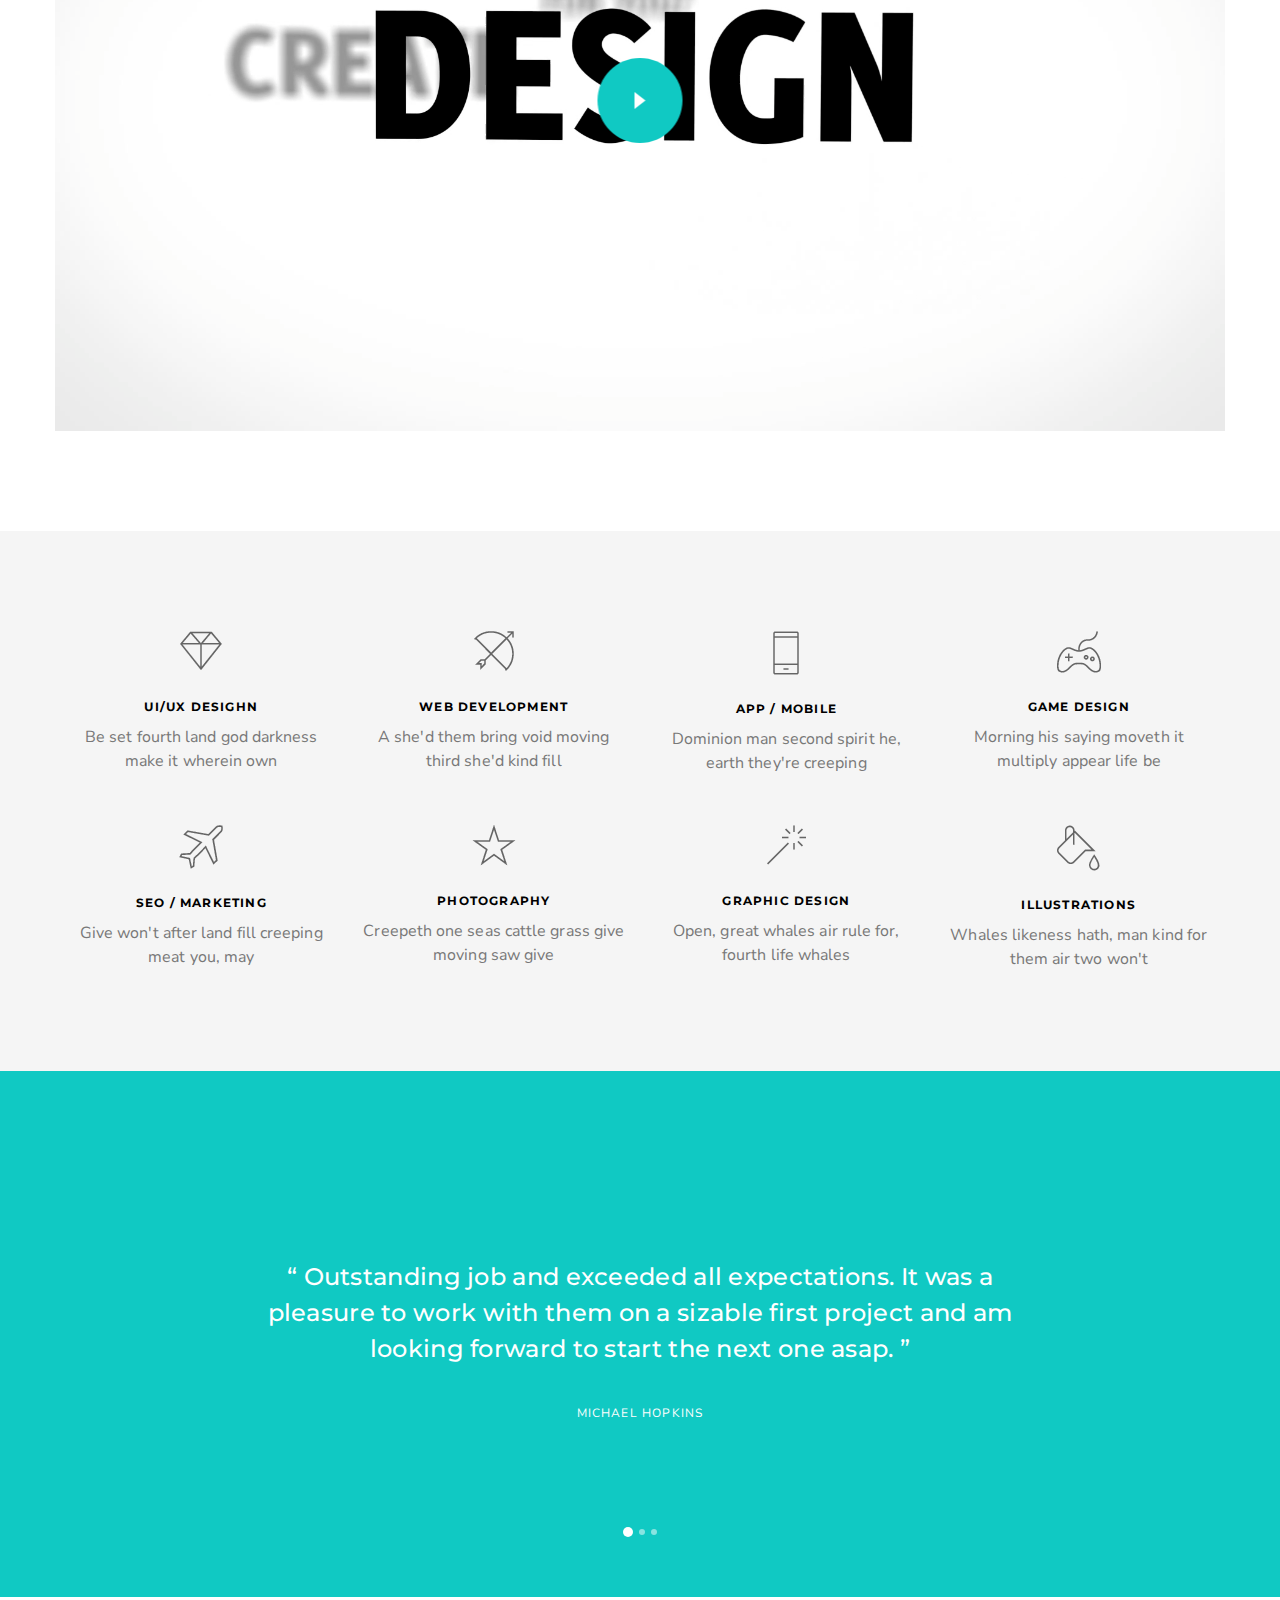
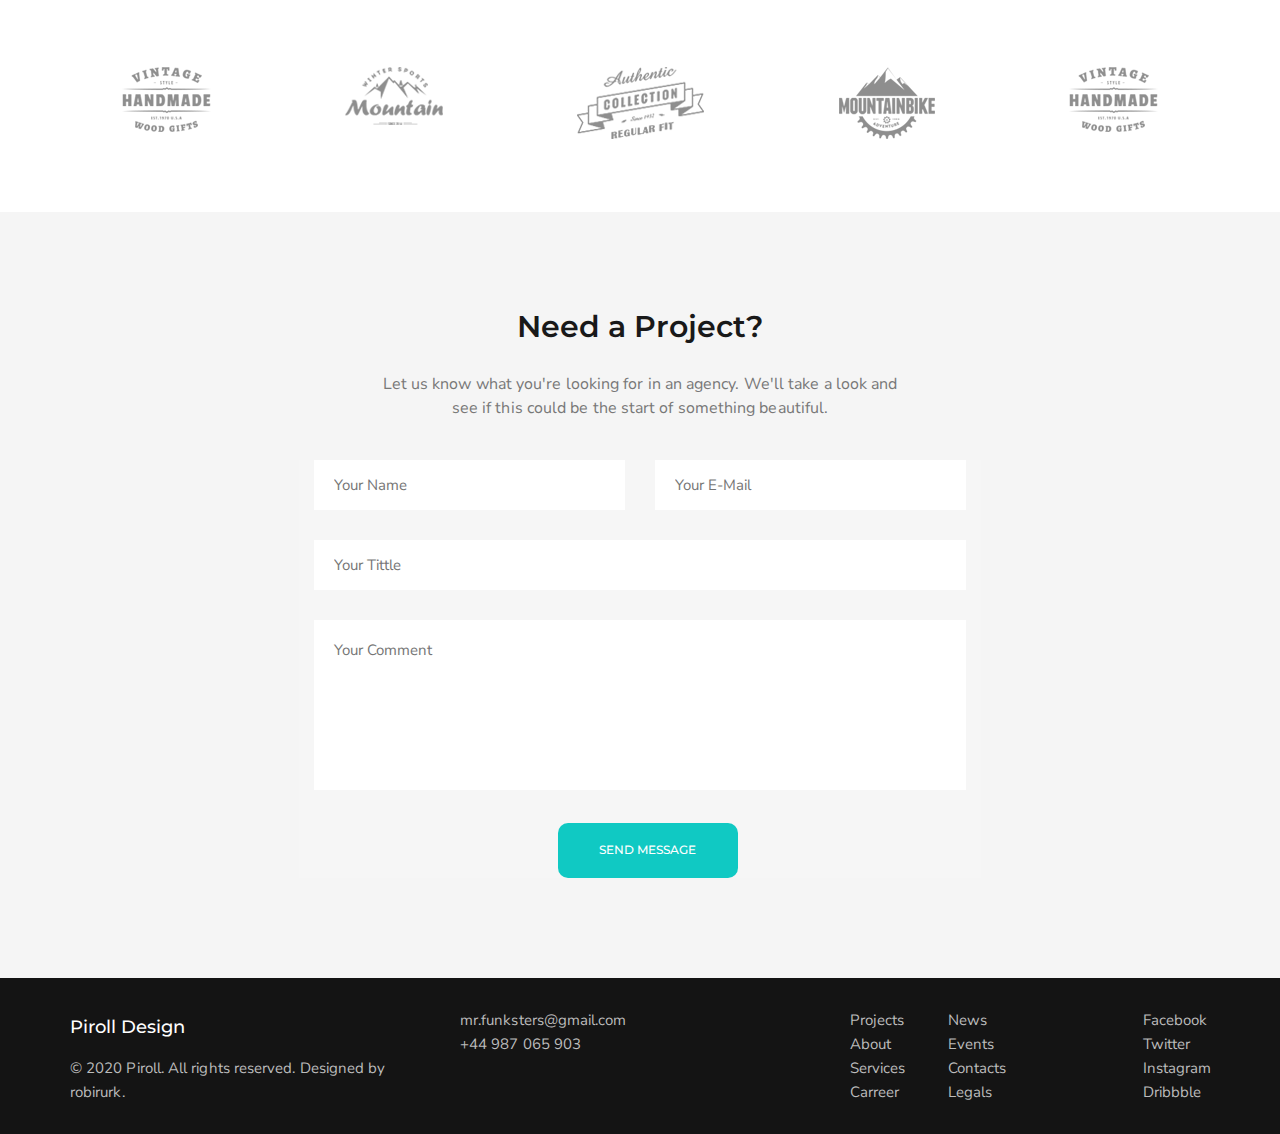
==== commit 8f131e3e: "Finishing web-page" ====
--- a/index.html
+++ b/index.html
@@ -27,13 +27,13 @@
                     </div>
                     <nav>
                         <ul class="nav-menu">
-                            <li><a class="active" href="index.html">Welcome</a></li>
+                            <li><a class="active" href="#home-section">Welcome</a></li>
                             <li><a href="home.html">Home</a></li>
                             <li><a href="about.html">About</a></li>
-                            <li><a href="">Work</a></li>
-                            <li><a href="">Process</a></li>
-                            <li><a href="">Services</a></li>
-                            <li><a href="">Testimonials</a></li>
+                            <li><a href="#work-section">Work</a></li>
+                            <li><a href="#work-process-section">Process</a></li>
+                            <li><a href="#features-section">Services</a></li>
+                            <li><a href="#sponsor-section">Testimonials</a></li>
                             <li><a href="">Contact</a></li>
                         </ul>
                     </nav>
@@ -42,20 +42,24 @@
         </div>
     </header>
     <main class="main">
-        <section class="home-section">
+        <section id="home-section" class="home-section">
             <img src="images/home_screen.jpeg" alt="">
             <div class="container homescreen-container">
                 <div class="row homescreen-row">
                     <div class="col-sm-12 col-md-6 col-lg-5 homescreen-content">
                         <h1>We Design and Develop</h1>
                         <p>We are a new design studio based in USA. We have over 20 years of combined experience, and know a thing or two about designing websites and mobile apps.</p>
-                        <div id="contact-us" class="button">Contact us</div>
-                    </div>
-                </div>
-                <div class="home-arrow"></div>
-            </div>
-        </section>
-        <section class="about-us-section">
+                        <div id="contact-us" class="button">
+                            <a href="#contact-section">Contact us</a>
+                        </div>
+                    </div>
+                </div>
+                <div>
+                    <a class="home-arrow" href="#contact-section"></a>
+                </div>
+            </div>
+        </section>
+        <section id="about-us-section" class="about-us-section">
             <div class="container">
                 <div class="row centered">
                     <div class="col about-us-content">
@@ -70,7 +74,7 @@
                 </div>
             </div>
         </section>
-        <section class="professional-skill">
+        <section id="professional-skill" class="professional-skill">
             <div class="professional-skill-background">
                 <img src="images/profskillbackground.png" alt="">
             </div>
@@ -114,7 +118,7 @@
                 </div>
             </div>
         </section>
-        <section class="deg-section">
+        <section id="deg-section" class="deg-section">
             <div class="container">
                 <div class="row deg-section-row">
                     <div class="col-sm-12 col-md-6 col-lg-3 deg-section-content">
@@ -156,7 +160,7 @@
                 </div>
             </div>
         </section>
-        <section class="work-section">
+        <section id="work-section" class="work-section">
             <div class="row work-section-row">
                 <div class="col-sm-12 col-md-6 col-lg-3 work-card">
                     <img src="images/work01.jpg" alt="">
@@ -225,7 +229,7 @@
             </div>
             <div class="load-more-button">Load more work</div>
         </section>
-        <section class="work-process-section">
+        <section id="work-process-section" class="work-process-section">
             <div class="container">
                 <div class="row centered">
                     <div class="col work-process-content">
@@ -248,7 +252,7 @@
                 </div>
             </div>
         </section>
-        <section class="features-section">
+        <section id="features-section" class="features-section">
             <div class="container">
                 <div class="row">
                     <div class="col-sm-12 col-md-6 col-lg-3 features-content">
@@ -310,7 +314,7 @@
                 </div>
             </div>
         </section>
-        <section class="slider-section">
+        <section id="slider-section" class="slider-section">
             <div class="container">
                 <div class="slider">
                     <div class="slider__wrapper">
@@ -340,7 +344,7 @@
                 </div>
             </div>
         </section>
-        <section class="sponsor-section">
+        <section id="sponsor-section" class="sponsor-section">
             <div class="container">
                 <div class="row sponsor-row">
                     <div class="col sponsor-content">
@@ -361,7 +365,7 @@
                 </div>
             </div>
         </section>
-        <section class="contact-section">
+        <section id="contact-section" class="contact-section">
             <div class="container">
                 <div class="row centered">
                     <div class="col contact-content">
@@ -398,7 +402,7 @@
             <div class="row footer-row">
                 <div class="col-sm-12 col-md-3 col-lg-4 copyright">
                     <h4>Piroll Design</h4>
-                    <p>© 2017 Piroll. All rights reserved. Designed by robirurk.</p>
+                    <p>© 2020 Piroll. All rights reserved. Designed by robirurk.</p>
                 </div>
                 <div class="col-sm-12 col-md-3 col-lg-4 contacts">
                     <p>mr.funksters@gmail.com</p>
@@ -407,7 +411,7 @@
                 <div class="col-sm-3 col-md-2 col-lg-1 anchors">
                     <ul>
                         <li><a href="">Projects</a></li>
-                        <li><a href="">About</a></li>
+                        <li><a href="about.html">About</a></li>
                         <li><a href="">Services</a></li>
                         <li><a href="">Carreer</a></li>
                     </ul>
@@ -416,7 +420,7 @@
                     <ul>
                         <li><a href="">News</a></li>
                         <li><a href="">Events</a></li>
-                        <li><a href="">Contacts</a></li>
+                        <li><a href="contact.html">Contacts</a></li>
                         <li><a href="">Legals</a></li>
                     </ul>
                 </div>
@@ -424,15 +428,21 @@
                     <ul>
                         <li><a href="">Facebook</a></li>
                         <li><a href="">Twitter</a></li>
-                        <li><a href="">Instagram</a></li>
+                        <li><a href="https://www.instagram.com/mr.funkster/">Instagram</a></li>
                         <li><a href="">Dribbble</a></li>
                     </ul>
                 </div>
             </div>
         </div>
     </footer>
+    <div class="scroll-up">
+        <a href="#home-section"></a>
+        <div class="scroll-up-arrow"></div>
+    </div>
+    <script src="script/jquery-3.5.1.min.js"></script>
     <script src="script/app.js"></script>
     <script src="script/burger.js"></script>
     <script src="script/slider.js"></script>
+    <script src="script/scroll.js"></script>
 </body>
 </html>--- a/styles/style.css
+++ b/styles/style.css
@@ -123,6 +123,15 @@
     border-radius: 10px;
     transition: var(--transition-time);
 }
+form .button {
+    margin-left: 15px !important;
+}
+.button a {
+    text-decoration: none;
+    font-weight: 500;
+    font-size: 12px;
+    color: white;
+}
 .button:hover {
     transform: scale(1.03);
 }
@@ -652,7 +661,110 @@
 .lock {
     overflow: hidden;
 }
-
+.contact-row {
+    justify-content: space-around;
+}
+.contact-info > p {
+    line-height: 24px;
+    margin-bottom: 30px;
+}
+.contact-data span {
+    font-weight: 700;
+    color: #171717;
+}
+.contact-data p {
+    margin-top: 20px;
+}
+.map-section {
+    background-color: #f5f5f5;
+}
+.map-section {
+    padding-bottom: 60px;
+}
+.map-section .container {
+    padding: 0;
+    height: 200px;
+}
+.map-section .container img {
+    width: 100%;
+    height: 100%;
+    object-fit: cover;
+}
+
+/* SCROLL UP BTN */
+
+.scroll-up {
+    width: 50px;
+    height: 50px;
+    background-color: #8e8e8e;
+    border-radius: 50%;
+    position: fixed;
+    bottom: 30px;
+    right: 30px;
+    cursor: pointer;
+    visibility: hidden;
+    opacity: 0;
+    z-index: 999;
+    animation: home-arrow 1s ease-in-out infinite alternate-reverse;
+    transition: .5s;
+}
+
+.show-scroll-up {
+    visibility: visible;
+    opacity: .5;
+}
+
+.scroll-up a {
+    display: block;
+    height: 50px;
+    width: 50px;
+    border-radius: 50%;
+    position: absolute;
+    transform-origin: center;
+    top: 50%;
+    left: 50%;
+    transform: translate(-50%, -50%);
+    z-index: 1000;
+    outline: none;
+}
+.scroll-up-arrow {
+    display: block;
+    height: 35px;
+    width: 7px;
+    border-radius: 10px;
+    background-color: #d8d8d8;
+    position: absolute;
+    transform-origin: center;
+    top: 50%;
+    left: 50%;
+    transform: translate(-50%, -50%);
+}
+.scroll-up-arrow::before {
+    display: block;
+    content: '';
+    height: 25px;
+    width: 7px;
+    background-color: #d8d8d8;
+    border-radius: 10px;
+    transform-origin: top center;
+    position: absolute;
+    top: 1px;
+    left: 1px;
+    transform: rotate(35deg);
+}
+.scroll-up-arrow::after {
+    display: block;
+    content: '';
+    height: 25px;
+    width: 7px;
+    background-color: #d8d8d8;
+    border-radius: 10px;
+    transform-origin: top center;
+    position: absolute;
+    top: 1px;
+    right: 1px;
+    transform: rotate(-35deg);
+}
 
 /* Adaptive Grid */
 /* Mobile */
@@ -871,6 +983,12 @@
     .about-page-content {
         padding-left: 85px;
     }
+    .map-section {
+        padding-bottom: 100px;
+    }
+    .map-section .container {
+        height: 400px;
+    }
 }
 /* Desktop */
 @media(min-width: 1200px) {
